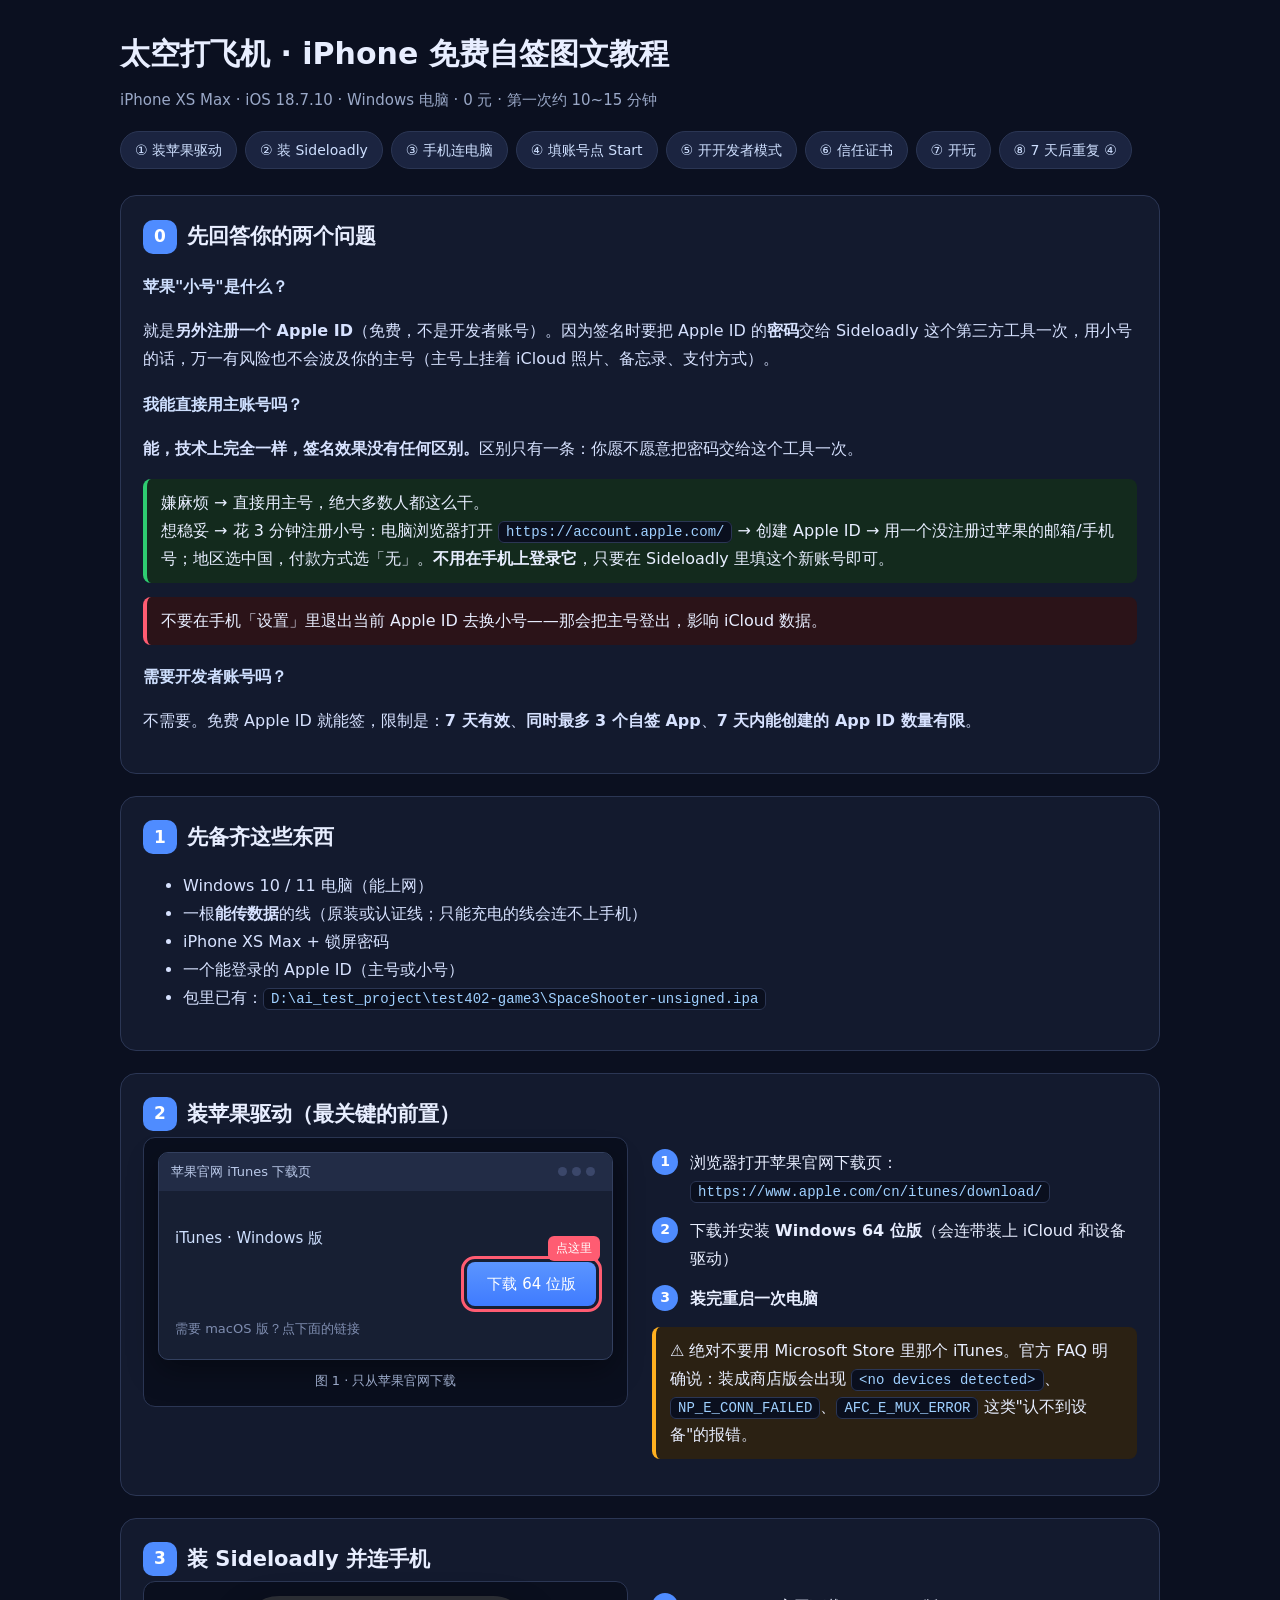
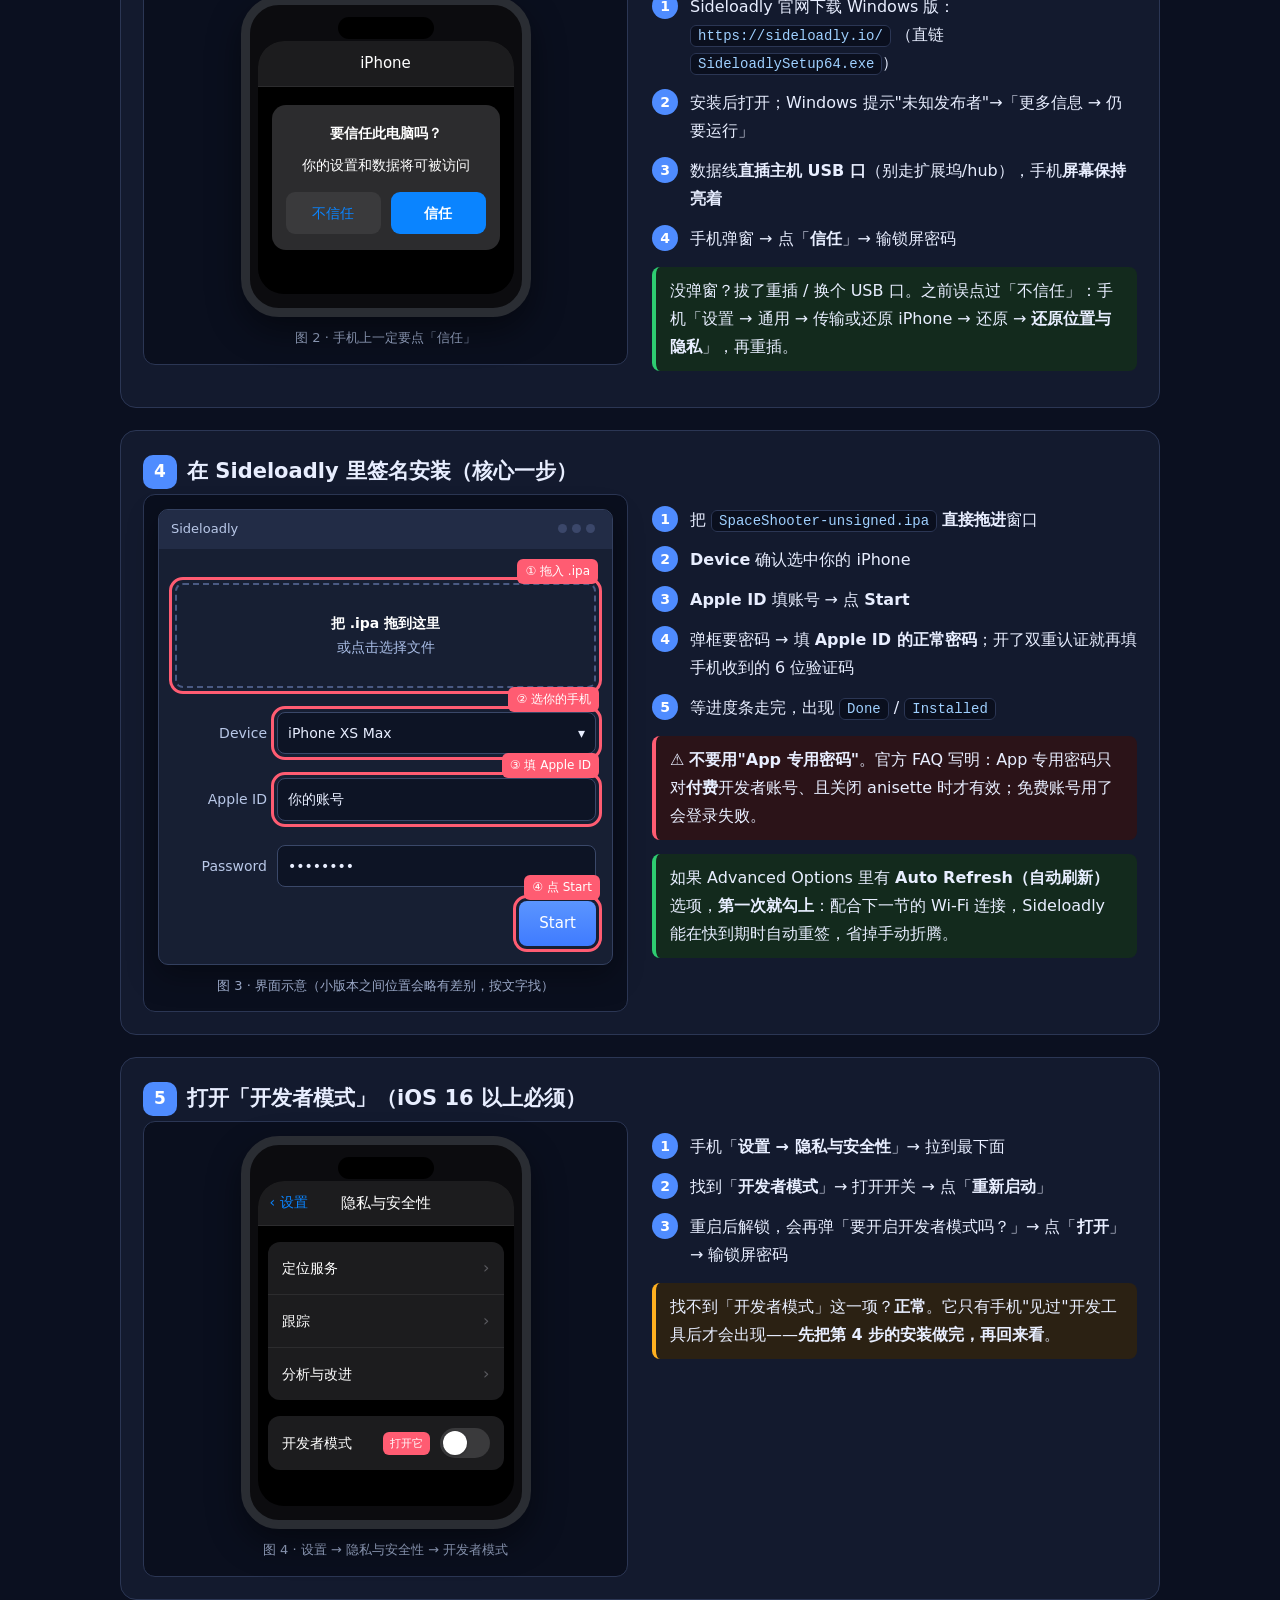
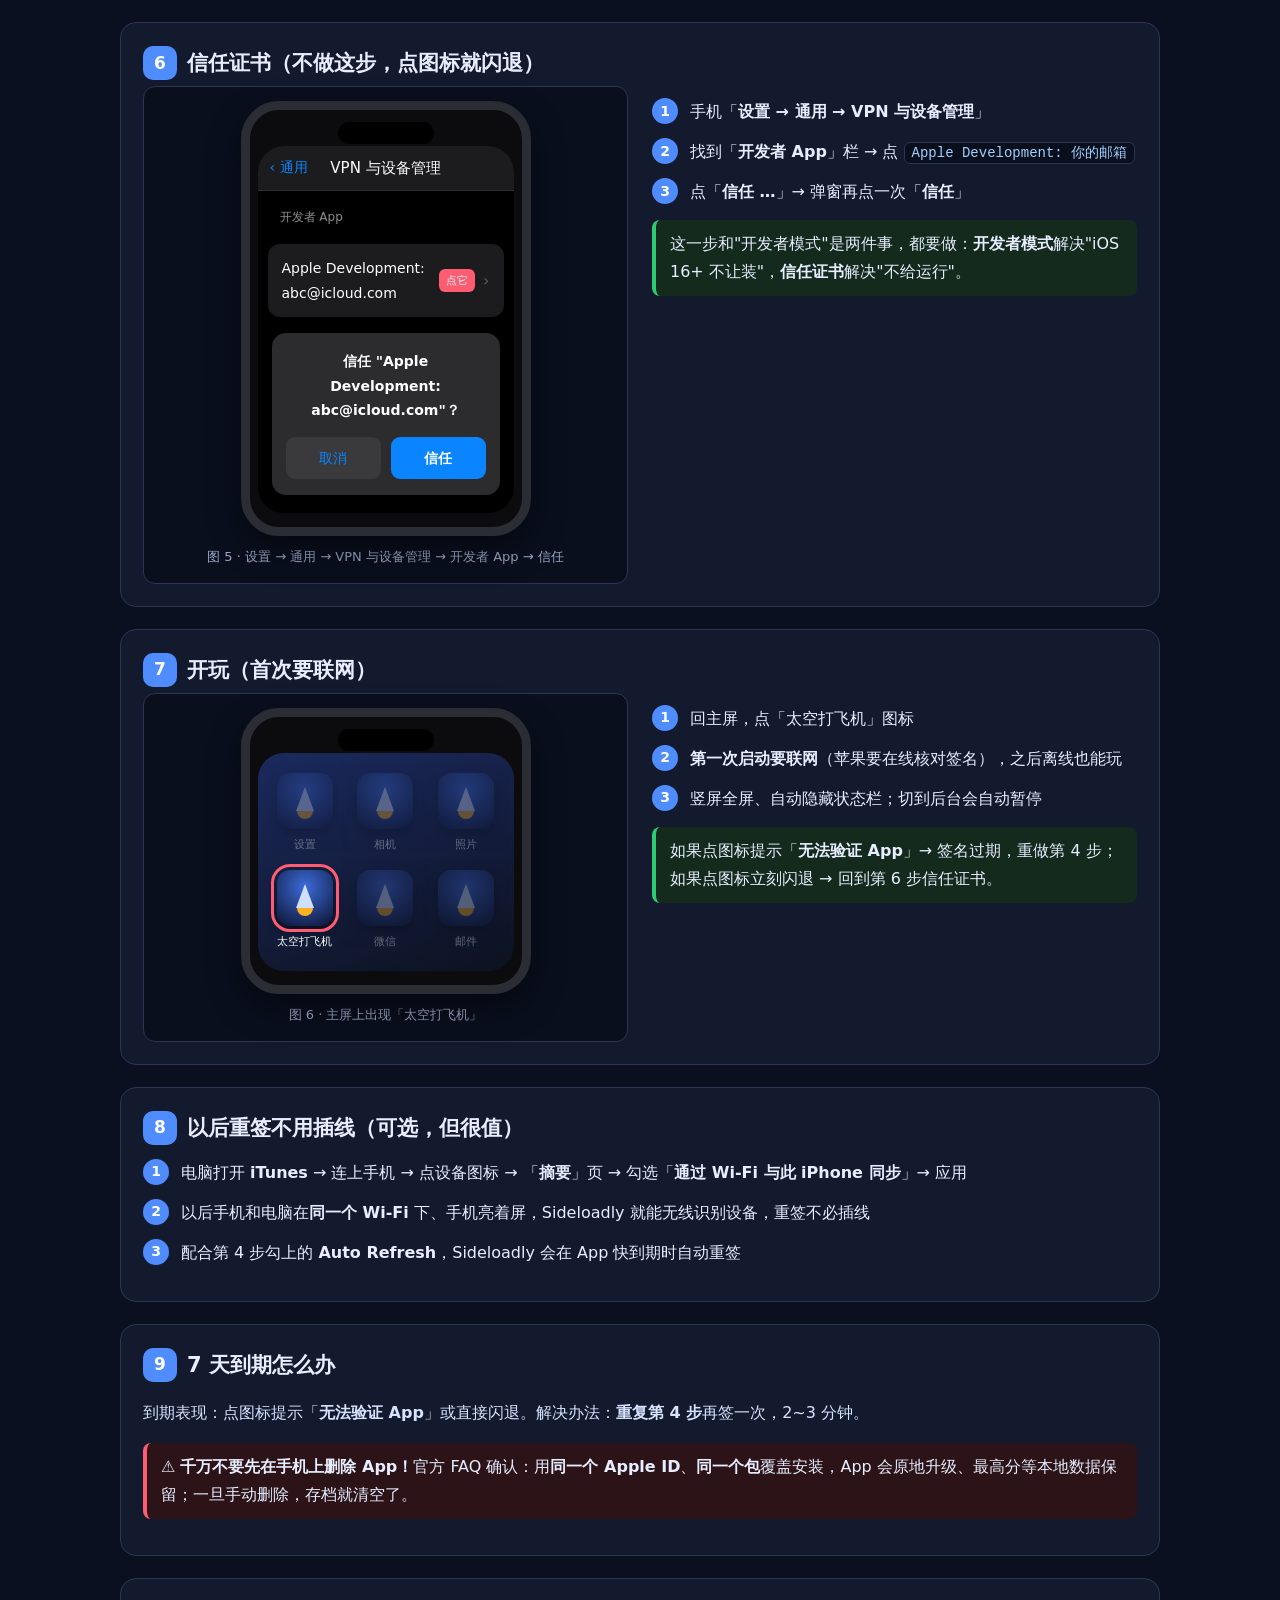
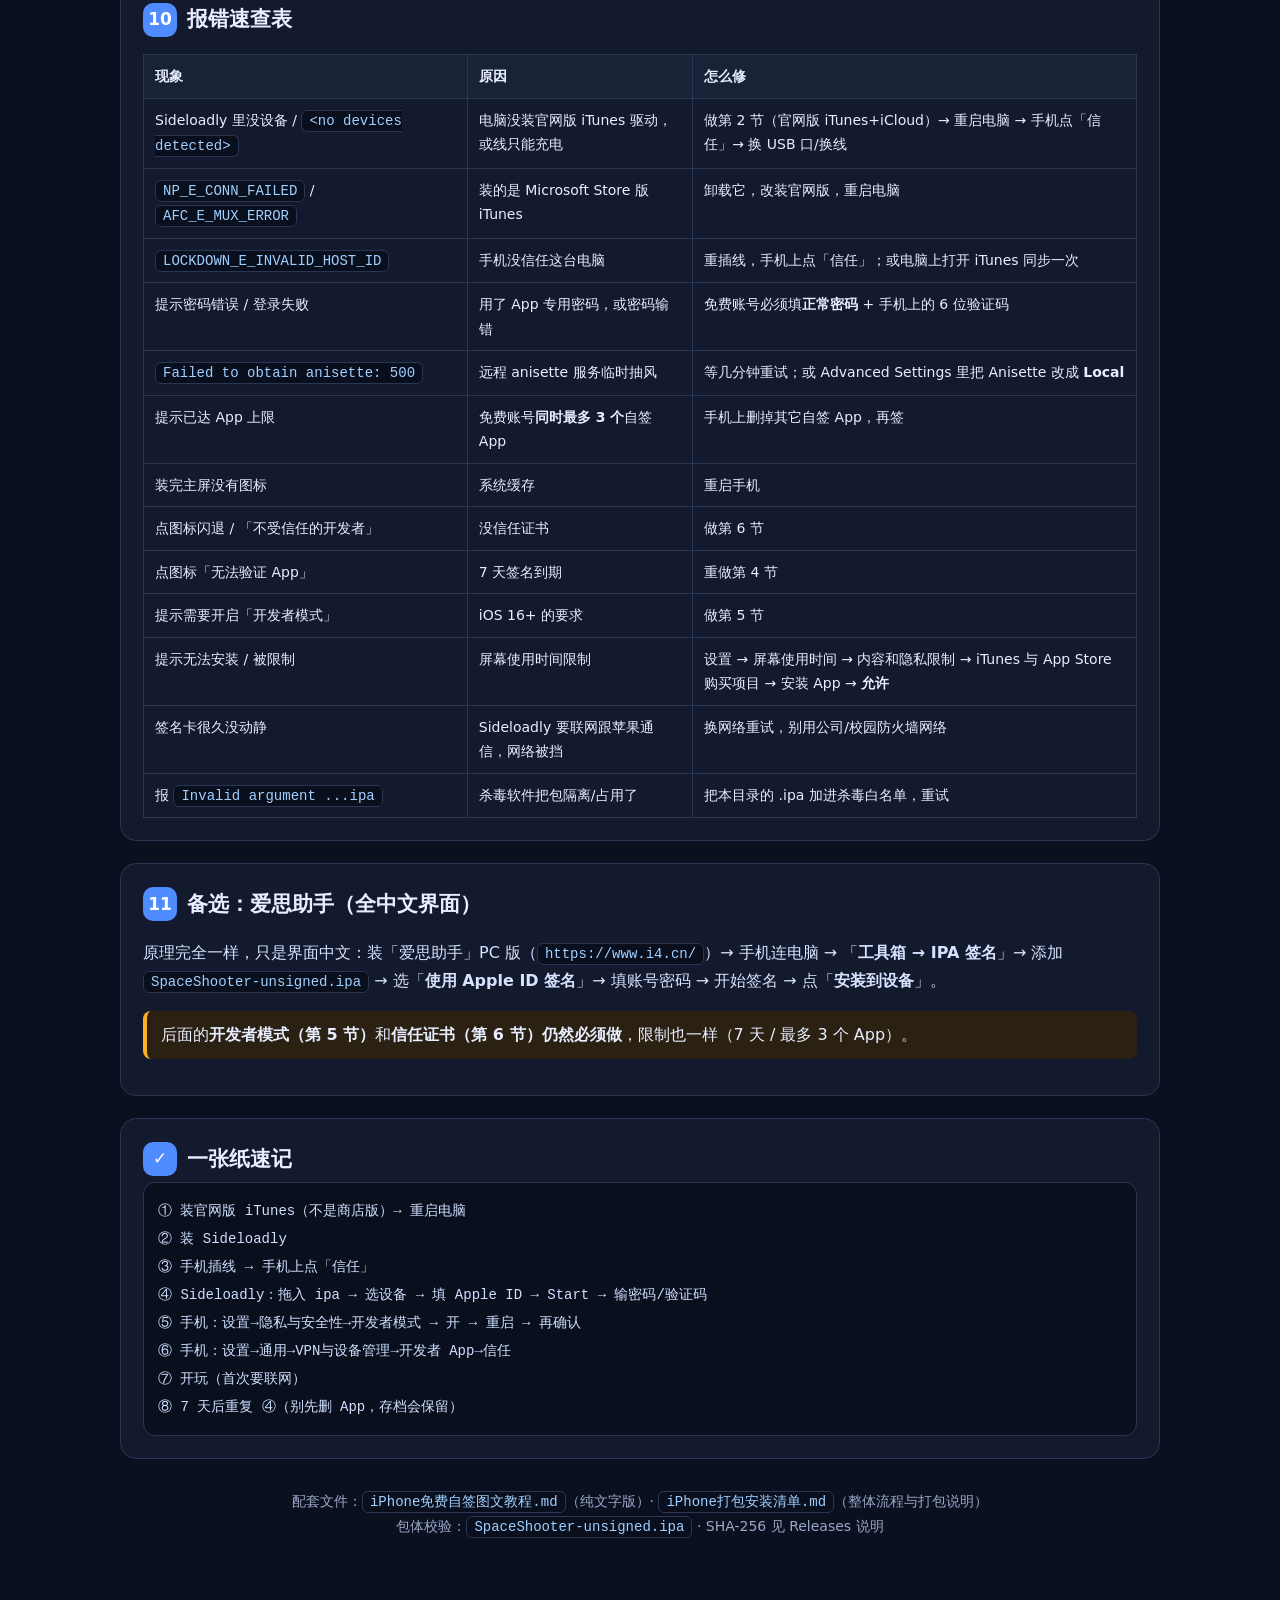
==== iPhone自签图文教程.html @ 099c53e7 "docs: 新增 iPhone 免费自签图文教程（Markdown + 带界面示意图的 HTML）；修正免费账号不能用 App 专用密码的说明" ====
<!doctype html>
<html lang="zh-CN">
<head>
<meta charset="utf-8">
<meta name="viewport" content="width=device-width, initial-scale=1">
<title>太空打飞机 · iPhone 免费自签图文教程</title>
<style>
:root{
  --bg:#0b1020; --card:#131a2e; --card2:#1b2440; --line:#2b3654;
  --fg:#e8eeff; --dim:#9aa8c7; --accent:#4f8cff; --ok:#2ecc71; --warn:#ffb020; --bad:#ff5c72;
}
*{box-sizing:border-box}
body{margin:0;background:var(--bg);color:var(--fg);
  font:16px/1.75 -apple-system,"PingFang SC","Microsoft YaHei",system-ui,sans-serif}
.wrap{max-width:1080px;margin:0 auto;padding:28px 20px 80px}
header h1{font-size:30px;margin:0 0 6px}
header .sub{color:var(--dim);margin:0 0 16px;font-size:15px}
.flow{display:flex;flex-wrap:wrap;gap:8px;margin:18px 0 26px}
.flow span{background:var(--card2);border:1px solid var(--line);border-radius:999px;
  padding:6px 14px;font-size:14px;color:#cfe0ff}
.card{background:var(--card);border:1px solid var(--line);border-radius:16px;
  padding:22px;margin:0 0 22px}
.card h2{font-size:21px;margin:0 0 4px;display:flex;align-items:center;gap:10px}
.card h2 .no{background:var(--accent);color:#fff;border-radius:10px;width:34px;height:34px;
  display:inline-flex;align-items:center;justify-content:center;font-size:17px;flex:0 0 auto}
.card h3{font-size:16px;margin:18px 0 6px;color:#cfe0ff}
.card p,.card li{color:#d7e2ff}
.tip{background:#132a1d;border-left:4px solid var(--ok);padding:10px 14px;border-radius:8px;margin:14px 0}
.warnbox{background:#2b2113;border-left:4px solid var(--warn);padding:10px 14px;border-radius:8px;margin:14px 0}
.badbox{background:#2b1318;border-left:4px solid var(--bad);padding:10px 14px;border-radius:8px;margin:14px 0}
.two{display:grid;grid-template-columns:minmax(300px,1fr) minmax(300px,1fr);gap:24px;align-items:start}
@media(max-width:860px){.two{grid-template-columns:1fr}}
code{background:#0a0f1e;border:1px solid var(--line);border-radius:6px;padding:2px 7px;
  font-family:Consolas,Monaco,monospace;font-size:14px;color:#9fd0ff}
.step{display:flex;gap:12px;margin:12px 0}
.step .n{flex:0 0 26px;height:26px;border-radius:50%;background:var(--accent);color:#fff;
  display:flex;align-items:center;justify-content:center;font-size:14px;font-weight:700}
.mock{background:#0a0f1e;border:1px solid var(--line);border-radius:12px;padding:14px}
.mock .cap{text-align:center;color:var(--dim);font-size:13px;margin-top:10px}
/* Windows 窗口 */
.win{background:#171f33;border:1px solid #33405f;border-radius:10px;overflow:hidden;
  box-shadow:0 10px 30px rgba(0,0,0,.35)}
.win .bar{background:#222c46;padding:8px 12px;font-size:13px;color:#b9c8e8;display:flex;
  justify-content:space-between;align-items:center}
.win .bar .dots span{display:inline-block;width:9px;height:9px;border-radius:50%;
  background:#3b476a;margin-right:5px}
.win .body{padding:34px 16px 18px}
.dropzone{border:2px dashed #4a5a83;border-radius:10px;padding:26px 14px;text-align:center;
  color:#a9bde6;font-size:14px}
.dropzone b{color:#fff}
.row{display:flex;align-items:center;gap:10px;margin-top:24px;font-size:14px}
.row .lbl{flex:0 0 92px;color:#b9c8e8;text-align:right}
.fake{flex:1;background:#0d1425;border:1px solid #3a4869;border-radius:8px;padding:8px 10px;
  color:#e8eeff}
.fake.sel{display:flex;justify-content:space-between}
.btn{background:#2a3550;border:none;border-radius:8px;padding:9px 20px;color:#fff;font-size:15px}
.btn.primary{background:linear-gradient(180deg,#5b95ff,#3f7bff)}
.right{display:flex;justify-content:flex-end;margin-top:14px}
.mark{outline:3px solid #ff5c72;outline-offset:3px;border-radius:8px;position:relative}
.mark::after{content:attr(data-tag);position:absolute;right:-4px;top:-26px;z-index:3;background:#ff5c72;color:#fff;
  font-size:12px;padding:2px 8px;border-radius:6px;white-space:nowrap}
</style>
</head>
<body><style>
/* iPhone 模拟 */
.phone{width:290px;margin:0 auto;background:#0c0c0f;border:9px solid #2a2d33;border-radius:38px;
  padding:10px 8px 14px;position:relative;box-shadow:0 14px 34px rgba(0,0,0,.45)}
.phone::before{content:"";position:absolute;top:12px;left:50%;transform:translateX(-50%);
  width:96px;height:22px;background:#000;border-radius:14px}
.screen{background:#000;border-radius:26px;overflow:hidden;margin-top:26px}
.navbar{background:#1c1c1e;color:#fff;text-align:center;font-size:15px;padding:9px 0;
  border-bottom:1px solid #2c2c2e;position:relative}
.navbar .back{position:absolute;left:12px;color:#0a84ff;font-size:14px}
.group{background:#1c1c1e;margin:16px 10px;border-radius:12px;overflow:hidden}
.gtitle{color:#8e8e93;font-size:12px;margin:16px 22px 6px}
.irow{display:flex;align-items:center;justify-content:space-between;padding:12px 14px;
  color:#fff;font-size:14px;border-bottom:1px solid #2c2c2e}
.irow:last-child{border-bottom:none}
.irow .chev{color:#5b5b60;font-size:16px}
.sw{width:50px;height:30px;border-radius:15px;background:#34c759;position:relative;flex:0 0 auto}
.sw::after{content:"";position:absolute;top:3px;right:3px;width:24px;height:24px;border-radius:50%;
  background:#fff;box-shadow:0 1px 3px rgba(0,0,0,.3)}
.sw.off{background:#3a3a3c}
.sw.off::after{right:auto;left:3px}
.alert{background:#2c2c2e;border-radius:14px;margin:18px 14px;padding:16px 14px;text-align:center;
  color:#fff;font-size:14px;box-shadow:0 12px 30px rgba(0,0,0,.4)}
.alert .title{font-weight:600;margin-bottom:8px}
.alert .btns{display:flex;gap:10px;margin-top:14px}
.alert .btns div{flex:1;background:#3a3a3c;border-radius:9px;padding:9px 0;font-size:14px;color:#0a84ff}
.alert .btns div.hi{background:#0a84ff;color:#fff;font-weight:600}
.pass{width:100%;background:#1c1c1e;border:1px solid #3a3a3c;border-radius:8px;padding:10px;
  color:#fff;letter-spacing:4px;text-align:center;font-family:monospace}
.home{background:linear-gradient(160deg,#1b2a5e,#0d1220);padding:20px 12px;display:grid;
  grid-template-columns:repeat(4,1fr);gap:16px 10px}
.appicon{text-align:center;color:#fff;font-size:11px}
.appicon .ic{width:56px;height:56px;margin:0 auto 6px;border-radius:13px;
  background:radial-gradient(circle at 50% 30%,#3d6bd8,#0b1230);position:relative;overflow:hidden;
  box-shadow:0 4px 10px rgba(0,0,0,.5)}
.appicon .ic::after{content:"";position:absolute;left:50%;top:14px;transform:translateX(-50%);
  width:0;height:0;border-left:9px solid transparent;border-right:9px solid transparent;
  border-bottom:24px solid #cfe0ff}
.appicon .ic::before{content:"";position:absolute;left:50%;bottom:10px;transform:translateX(-50%);
  width:16px;height:8px;background:#ffb020;border-radius:0 0 8px 8px}
.appicon.dim{opacity:.35}
.tbl{width:100%;border-collapse:collapse;margin-top:12px;font-size:14px}
.tbl th,.tbl td{border:1px solid var(--line);padding:9px 11px;text-align:left;vertical-align:top}
.tbl th{background:#182338}
.tablewrap{overflow-x:auto}
.pill{background:#ff5c72;color:#fff;font-size:11px;border-radius:6px;padding:2px 7px;white-space:nowrap}
.foot{color:var(--dim);font-size:14px;text-align:center;margin-top:30px}
@media print{
  body{background:#fff;color:#000}
  .card,.mock,.phone{box-shadow:none}
  .two{grid-template-columns:1fr}
}
</style><div class="wrap">

<header>
  <h1>太空打飞机 · iPhone 免费自签图文教程</h1>
  <p class="sub">iPhone XS Max · iOS 18.7.10 · Windows 电脑 · 0 元 · 第一次约 10~15 分钟</p>
  <div class="flow">
    <span>① 装苹果驱动</span><span>② 装 Sideloadly</span><span>③ 手机连电脑</span>
    <span>④ 填账号点 Start</span><span>⑤ 开开发者模式</span><span>⑥ 信任证书</span>
    <span>⑦ 开玩</span><span>⑧ 7 天后重复 ④</span>
  </div>
</header>

<section class="card">
  <h2><span class="no">0</span>先回答你的两个问题</h2>
  <h3>苹果"小号"是什么？</h3>
  <p>就是<b>另外注册一个 Apple ID</b>（免费，不是开发者账号）。因为签名时要把 Apple ID 的<b>密码</b>交给 Sideloadly 这个第三方工具一次，用小号的话，万一有风险也不会波及你的主号（主号上挂着 iCloud 照片、备忘录、支付方式）。</p>
  <h3>我能直接用主账号吗？</h3>
  <p><b>能，技术上完全一样，签名效果没有任何区别。</b>区别只有一条：你愿不愿意把密码交给这个工具一次。</p>
  <div class="tip">嫌麻烦 → 直接用主号，绝大多数人都这么干。<br>
  想稳妥 → 花 3 分钟注册小号：电脑浏览器打开 <code>https://account.apple.com/</code> → 创建 Apple ID → 用一个没注册过苹果的邮箱/手机号；地区选中国，付款方式选「无」。<b>不用在手机上登录它</b>，只要在 Sideloadly 里填这个新账号即可。</div>
  <div class="badbox">不要在手机「设置」里退出当前 Apple ID 去换小号——那会把主号登出，影响 iCloud 数据。</div>
  <h3>需要开发者账号吗？</h3>
  <p>不需要。免费 Apple ID 就能签，限制是：<b>7 天有效</b>、<b>同时最多 3 个自签 App</b>、<b>7 天内能创建的 App ID 数量有限</b>。</p>
</section>

<section class="card">
  <h2><span class="no">1</span>先备齐这些东西</h2>
  <ul>
    <li>Windows 10 / 11 电脑（能上网）</li>
    <li>一根<b>能传数据</b>的线（原装或认证线；只能充电的线会连不上手机）</li>
    <li>iPhone XS Max + 锁屏密码</li>
    <li>一个能登录的 Apple ID（主号或小号）</li>
    <li>包里已有：<code>D:\ai_test_project\test402-game3\SpaceShooter-unsigned.ipa</code></li>
  </ul>
</section><section class="card">
  <h2><span class="no">2</span>装苹果驱动（最关键的前置）</h2>
  <div class="two">
    <div class="mock">
      <div class="win">
        <div class="bar"><span>苹果官网 iTunes 下载页</span><span class="dots"><span></span><span></span><span></span></span></div>
        <div class="body">
          <div style="font-size:15px;color:#cfe0ff;margin-bottom:10px">iTunes · Windows 版</div>
          <div class="right" style="margin:0">
            <span class="btn primary mark" data-tag="点这里">下载 64 位版</span>
          </div>
          <div style="color:#7f8db0;font-size:13px;margin-top:12px">需要 macOS 版？点下面的链接</div>
        </div>
      </div>
      <div class="cap">图 1 · 只从苹果官网下载</div>
    </div>
    <div>
      <div class="step"><span class="n">1</span><div>浏览器打开苹果官网下载页：<br><code>https://www.apple.com/cn/itunes/download/</code></div></div>
      <div class="step"><span class="n">2</span><div>下载并安装 <b>Windows 64 位版</b>（会连带装上 iCloud 和设备驱动）</div></div>
      <div class="step"><span class="n">3</span><div><b>装完重启一次电脑</b></div></div>
      <div class="warnbox">⚠️ 绝对不要用 Microsoft Store 里那个 iTunes。官方 FAQ 明确说：装成商店版会出现 <code>&lt;no devices detected&gt;</code>、<code>NP_E_CONN_FAILED</code>、<code>AFC_E_MUX_ERROR</code> 这类"认不到设备"的报错。</div>
    </div>
  </div>
</section>

<section class="card">
  <h2><span class="no">3</span>装 Sideloadly 并连手机</h2>
  <div class="two">
    <div class="mock">
      <div class="phone">
        <div class="screen">
          <div class="navbar">iPhone</div>
          <div class="alert">
            <div class="title">要信任此电脑吗？</div>
            <div>你的设置和数据将可被访问</div>
            <div class="btns"><div>不信任</div><div class="hi">信任</div></div>
          </div>
          <div style="height:26px"></div>
        </div>
      </div>
      <div class="cap">图 2 · 手机上一定要点「信任」</div>
    </div>
    <div>
      <div class="step"><span class="n">1</span><div>Sideloadly 官网下载 Windows 版：<br><code>https://sideloadly.io/</code> （直链 <code>SideloadlySetup64.exe</code>）</div></div>
      <div class="step"><span class="n">2</span><div>安装后打开；Windows 提示"未知发布者"→「更多信息 → 仍要运行」</div></div>
      <div class="step"><span class="n">3</span><div>数据线<b>直插主机 USB 口</b>（别走扩展坞/hub），手机<b>屏幕保持亮着</b></div></div>
      <div class="step"><span class="n">4</span><div>手机弹窗 → 点「<b>信任</b>」→ 输锁屏密码</div></div>
      <div class="tip">没弹窗？拔了重插 / 换个 USB 口。之前误点过「不信任」：手机「设置 → 通用 → 传输或还原 iPhone → 还原 → <b>还原位置与隐私</b>」，再重插。</div>
    </div>
  </div>
</section><section class="card">
  <h2><span class="no">4</span>在 Sideloadly 里签名安装（核心一步）</h2>
  <div class="two">
    <div class="mock">
      <div class="win">
        <div class="bar"><span>Sideloadly</span><span class="dots"><span></span><span></span><span></span></span></div>
        <div class="body">
          <div class="dropzone mark" data-tag="① 拖入 .ipa"><b>把 .ipa 拖到这里</b><br>或点击选择文件</div>
          <div class="row"><span class="lbl">Device</span><span class="fake sel mark" data-tag="② 选你的手机"><span>iPhone XS Max</span><span>▾</span></span></div>
          <div class="row"><span class="lbl">Apple ID</span><span class="fake mark" data-tag="③ 填 Apple ID">你的账号</span></div>
          <div class="row"><span class="lbl">Password</span><span class="fake">••••••••</span></div>
          <div class="right"><span class="btn primary mark" data-tag="④ 点 Start">Start</span></div>
        </div>
      </div>
      <div class="cap">图 3 · 界面示意（小版本之间位置会略有差别，按文字找）</div>
    </div>
    <div>
      <div class="step"><span class="n">1</span><div>把 <code>SpaceShooter-unsigned.ipa</code> <b>直接拖进</b>窗口</div></div>
      <div class="step"><span class="n">2</span><div><b>Device</b> 确认选中你的 iPhone</div></div>
      <div class="step"><span class="n">3</span><div><b>Apple ID</b> 填账号 → 点 <b>Start</b></div></div>
      <div class="step"><span class="n">4</span><div>弹框要密码 → 填 <b>Apple ID 的正常密码</b>；开了双重认证就再填手机收到的 6 位验证码</div></div>
      <div class="step"><span class="n">5</span><div>等进度条走完，出现 <code>Done</code> / <code>Installed</code></div></div>
      <div class="badbox">⚠️ <b>不要用"App 专用密码"</b>。官方 FAQ 写明：App 专用密码只对<b>付费</b>开发者账号、且关闭 anisette 时才有效；免费账号用了会登录失败。</div>
      <div class="tip">如果 Advanced Options 里有 <b>Auto Refresh（自动刷新）</b> 选项，<b>第一次就勾上</b>：配合下一节的 Wi-Fi 连接，Sideloadly 能在快到期时自动重签，省掉手动折腾。</div>
    </div>
  </div>
</section>

<section class="card">
  <h2><span class="no">5</span>打开「开发者模式」（iOS 16 以上必须）</h2>
  <div class="two">
    <div class="mock">
      <div class="phone">
        <div class="screen">
          <div class="navbar"><span class="back">‹ 设置</span>隐私与安全性</div>
          <div class="group">
            <div class="irow"><span>定位服务</span><span class="chev">›</span></div>
            <div class="irow"><span>跟踪</span><span class="chev">›</span></div>
            <div class="irow"><span>分析与改进</span><span class="chev">›</span></div>
          </div>
          <div class="group">
            <div class="irow"><span>开发者模式</span><span style="display:flex;align-items:center;gap:10px"><span class="pill">打开它</span><span class="sw off"></span></span></div>
          </div>
          <div style="height:20px"></div>
        </div>
      </div>
      <div class="cap">图 4 · 设置 → 隐私与安全性 → 开发者模式</div>
    </div>
    <div>
      <div class="step"><span class="n">1</span><div>手机「<b>设置 → 隐私与安全性</b>」→ 拉到最下面</div></div>
      <div class="step"><span class="n">2</span><div>找到「<b>开发者模式</b>」→ 打开开关 → 点「<b>重新启动</b>」</div></div>
      <div class="step"><span class="n">3</span><div>重启后解锁，会再弹「要开启开发者模式吗？」→ 点「<b>打开</b>」→ 输锁屏密码</div></div>
      <div class="warnbox">找不到「开发者模式」这一项？<b>正常</b>。它只有手机"见过"开发工具后才会出现——<b>先把第 4 步的安装做完，再回来看</b>。</div>
    </div>
  </div>
</section><section class="card">
  <h2><span class="no">6</span>信任证书（不做这步，点图标就闪退）</h2>
  <div class="two">
    <div class="mock">
      <div class="phone">
        <div class="screen">
          <div class="navbar"><span class="back">‹ 通用</span>VPN 与设备管理</div>
          <div class="gtitle">开发者 App</div>
          <div class="group">
            <div class="irow"><span>Apple Development: abc@icloud.com</span><span style="display:flex;align-items:center;gap:8px"><span class="pill">点它</span><span class="chev">›</span></span></div>
          </div>
          <div class="alert" style="margin-top:4px">
            <div class="title">信任 "Apple Development: abc@icloud.com"？</div>
            <div class="btns"><div>取消</div><div class="hi">信任</div></div>
          </div>
        </div>
      </div>
      <div class="cap">图 5 · 设置 → 通用 → VPN 与设备管理 → 开发者 App → 信任</div>
    </div>
    <div>
      <div class="step"><span class="n">1</span><div>手机「<b>设置 → 通用 → VPN 与设备管理</b>」</div></div>
      <div class="step"><span class="n">2</span><div>找到「<b>开发者 App</b>」栏 → 点 <code>Apple Development: 你的邮箱</code></div></div>
      <div class="step"><span class="n">3</span><div>点「<b>信任 …</b>」→ 弹窗再点一次「<b>信任</b>」</div></div>
      <div class="tip">这一步和"开发者模式"是两件事，都要做：<b>开发者模式</b>解决"iOS 16+ 不让装"，<b>信任证书</b>解决"不给运行"。</div>
    </div>
  </div>
</section>

<section class="card">
  <h2><span class="no">7</span>开玩（首次要联网）</h2>
  <div class="two">
    <div class="mock">
      <div class="phone">
        <div class="screen">
          <div class="home" style="grid-template-columns:repeat(3,1fr)">
            <div class="appicon dim"><div class="ic"></div>设置</div>
            <div class="appicon dim"><div class="ic"></div>相机</div>
            <div class="appicon dim"><div class="ic"></div>照片</div>
            <div class="appicon"><div class="ic" style="outline:3px solid #ff5c72;outline-offset:3px"></div>太空打飞机</div>
            <div class="appicon dim"><div class="ic"></div>微信</div>
            <div class="appicon dim"><div class="ic"></div>邮件</div>
          </div>
        </div>
      </div>
      <div class="cap">图 6 · 主屏上出现「太空打飞机」</div>
    </div>
    <div>
      <div class="step"><span class="n">1</span><div>回主屏，点「太空打飞机」图标</div></div>
      <div class="step"><span class="n">2</span><div><b>第一次启动要联网</b>（苹果要在线核对签名），之后离线也能玩</div></div>
      <div class="step"><span class="n">3</span><div>竖屏全屏、自动隐藏状态栏；切到后台会自动暂停</div></div>
      <div class="tip">如果点图标提示「<b>无法验证 App</b>」→ 签名过期，重做第 4 步；<br>如果点图标立刻闪退 → 回到第 6 步信任证书。</div>
    </div>
  </div>
</section><section class="card">
  <h2><span class="no">8</span>以后重签不用插线（可选，但很值）</h2>
  <div class="step"><span class="n">1</span><div>电脑打开 <b>iTunes</b> → 连上手机 → 点设备图标 → 「<b>摘要</b>」页 → 勾选「<b>通过 Wi-Fi 与此 iPhone 同步</b>」→ 应用</div></div>
  <div class="step"><span class="n">2</span><div>以后手机和电脑在<b>同一个 Wi-Fi</b> 下、手机亮着屏，Sideloadly 就能无线识别设备，重签不必插线</div></div>
  <div class="step"><span class="n">3</span><div>配合第 4 步勾上的 <b>Auto Refresh</b>，Sideloadly 会在 App 快到期时自动重签</div></div>
</section>

<section class="card">
  <h2><span class="no">9</span>7 天到期怎么办</h2>
  <p>到期表现：点图标提示「<b>无法验证 App</b>」或直接闪退。解决办法：<b>重复第 4 步</b>再签一次，2~3 分钟。</p>
  <div class="badbox">⚠️ <b>千万不要先在手机上删除 App！</b>官方 FAQ 确认：用<b>同一个 Apple ID</b>、<b>同一个包</b>覆盖安装，App 会原地升级、最高分等本地数据保留；一旦手动删除，存档就清空了。</div>
</section>

<section class="card">
  <h2><span class="no">10</span>报错速查表</h2>
  <div class="tablewrap">
  <table class="tbl">
    <tr><th>现象</th><th>原因</th><th>怎么修</th></tr>
    <tr><td>Sideloadly 里没设备 / <code>&lt;no devices detected&gt;</code></td><td>电脑没装官网版 iTunes 驱动，或线只能充电</td><td>做第 2 节（官网版 iTunes+iCloud）→ 重启电脑 → 手机点「信任」→ 换 USB 口/换线</td></tr>
    <tr><td><code>NP_E_CONN_FAILED</code> / <code>AFC_E_MUX_ERROR</code></td><td>装的是 Microsoft Store 版 iTunes</td><td>卸载它，改装官网版，重启电脑</td></tr>
    <tr><td><code>LOCKDOWN_E_INVALID_HOST_ID</code></td><td>手机没信任这台电脑</td><td>重插线，手机上点「信任」；或电脑上打开 iTunes 同步一次</td></tr>
    <tr><td>提示密码错误 / 登录失败</td><td>用了 App 专用密码，或密码输错</td><td>免费账号必须填<b>正常密码</b> + 手机上的 6 位验证码</td></tr>
    <tr><td><code>Failed to obtain anisette: 500</code></td><td>远程 anisette 服务临时抽风</td><td>等几分钟重试；或 Advanced Settings 里把 Anisette 改成 <b>Local</b></td></tr>
    <tr><td>提示已达 App 上限</td><td>免费账号<b>同时最多 3 个</b>自签 App</td><td>手机上删掉其它自签 App，再签</td></tr>
    <tr><td>装完主屏没有图标</td><td>系统缓存</td><td>重启手机</td></tr>
    <tr><td>点图标闪退 / 「不受信任的开发者」</td><td>没信任证书</td><td>做第 6 节</td></tr>
    <tr><td>点图标「无法验证 App」</td><td>7 天签名到期</td><td>重做第 4 节</td></tr>
    <tr><td>提示需要开启「开发者模式」</td><td>iOS 16+ 的要求</td><td>做第 5 节</td></tr>
    <tr><td>提示无法安装 / 被限制</td><td>屏幕使用时间限制</td><td>设置 → 屏幕使用时间 → 内容和隐私限制 → iTunes 与 App Store 购买项目 → 安装 App → <b>允许</b></td></tr>
    <tr><td>签名卡很久没动静</td><td>Sideloadly 要联网跟苹果通信，网络被挡</td><td>换网络重试，别用公司/校园防火墙网络</td></tr>
    <tr><td>报 <code>Invalid argument ...ipa</code></td><td>杀毒软件把包隔离/占用了</td><td>把本目录的 .ipa 加进杀毒白名单，重试</td></tr>
  </table>
  </div>
</section>

<section class="card">
  <h2><span class="no">11</span>备选：爱思助手（全中文界面）</h2>
  <p>原理完全一样，只是界面中文：装「爱思助手」PC 版（<code>https://www.i4.cn/</code>）→ 手机连电脑 → 「<b>工具箱 → IPA 签名</b>」→ 添加 <code>SpaceShooter-unsigned.ipa</code> → 选「<b>使用 Apple ID 签名</b>」→ 填账号密码 → 开始签名 → 点「<b>安装到设备</b>」。</p>
  <div class="warnbox">后面的<b>开发者模式（第 5 节）</b>和<b>信任证书（第 6 节）仍然必须做</b>，限制也一样（7 天 / 最多 3 个 App）。</div>
</section>

<section class="card">
  <h2><span class="no">✓</span>一张纸速记</h2>
  <div class="mock" style="font-family:Consolas,Monaco,monospace;font-size:14px;line-height:2;color:#cfe0ff">
① 装官网版 iTunes（不是商店版）→ 重启电脑<br>
② 装 Sideloadly<br>
③ 手机插线 → 手机上点「信任」<br>
④ Sideloadly：拖入 ipa → 选设备 → 填 Apple ID → Start → 输密码/验证码<br>
⑤ 手机：设置→隐私与安全性→开发者模式 → 开 → 重启 → 再确认<br>
⑥ 手机：设置→通用→VPN与设备管理→开发者 App→信任<br>
⑦ 开玩（首次要联网）<br>
⑧ 7 天后重复 ④（别先删 App，存档会保留）
  </div>
</section>

<p class="foot">配套文件：<code>iPhone免费自签图文教程.md</code>（纯文字版）· <code>iPhone打包安装清单.md</code>（整体流程与打包说明）<br>
包体校验：<code>SpaceShooter-unsigned.ipa</code> · SHA-256 见 Releases 说明</p>

</div>
</body>
</html>
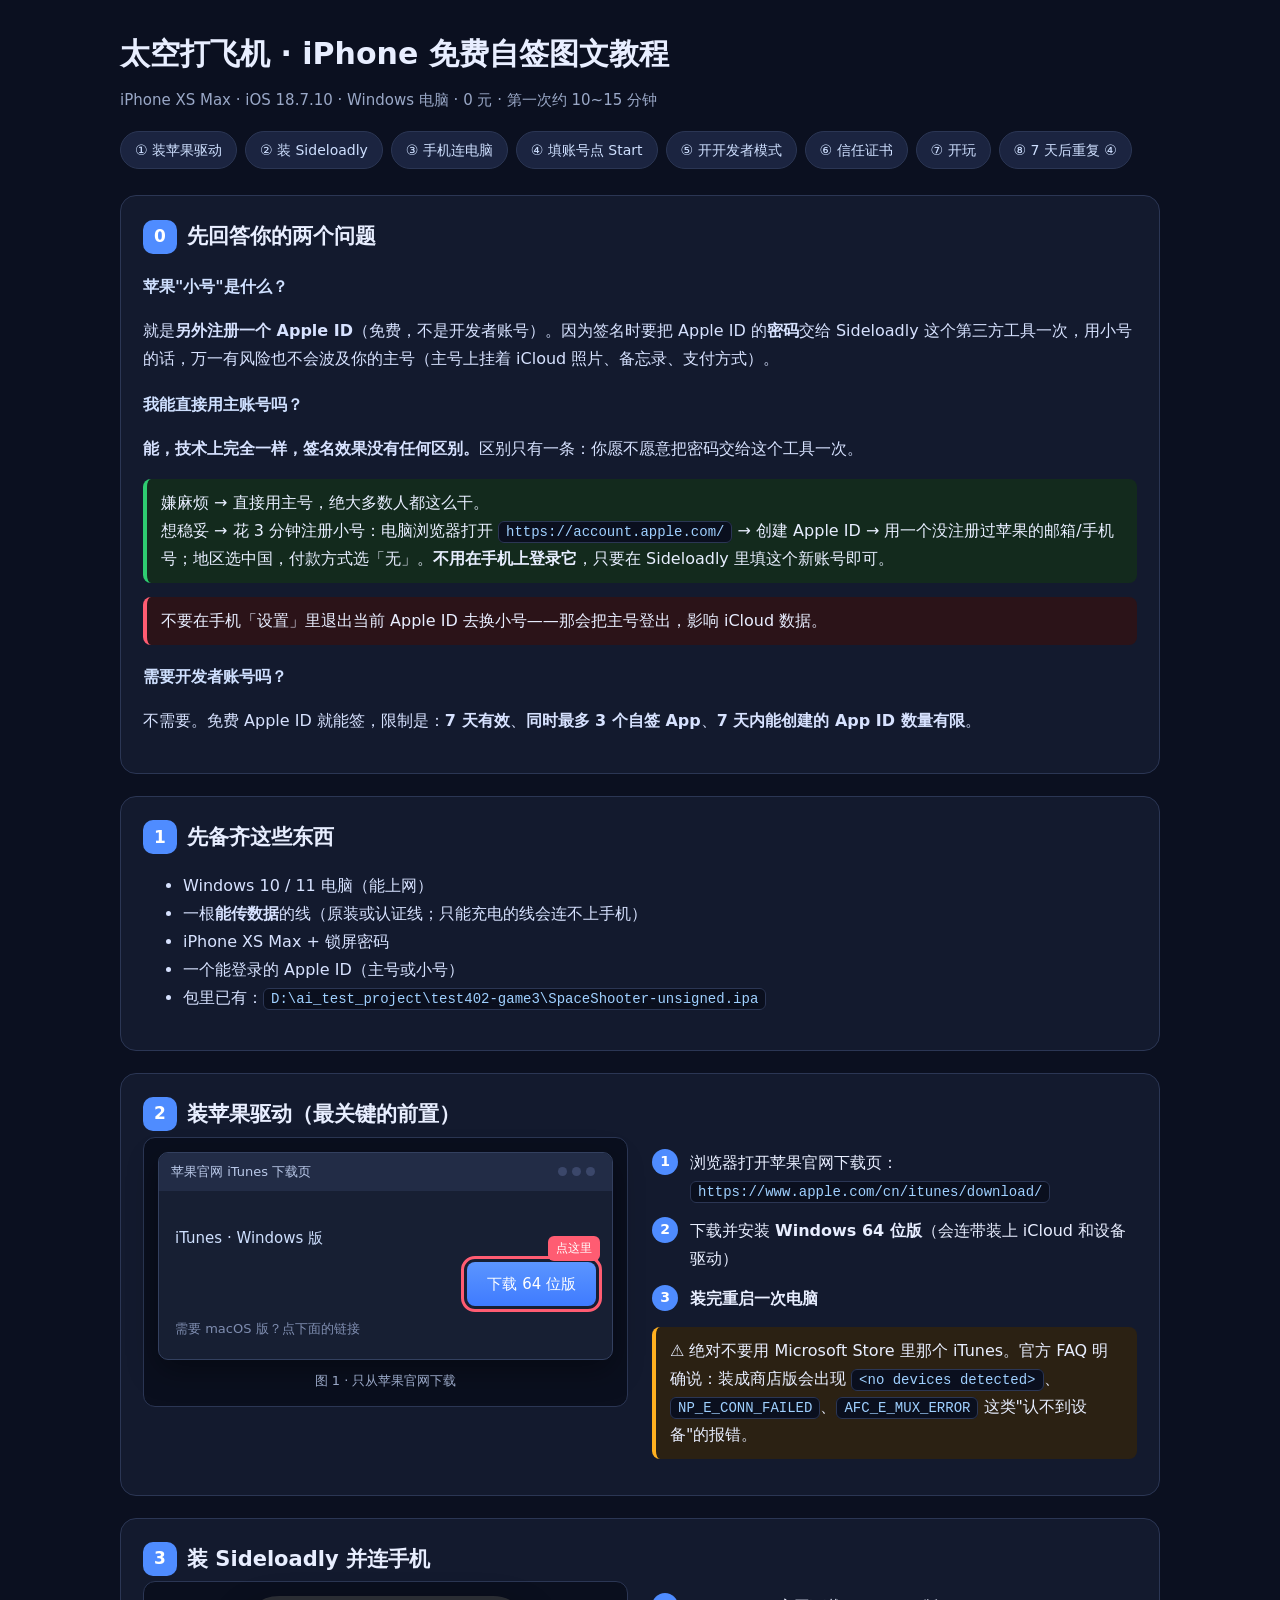
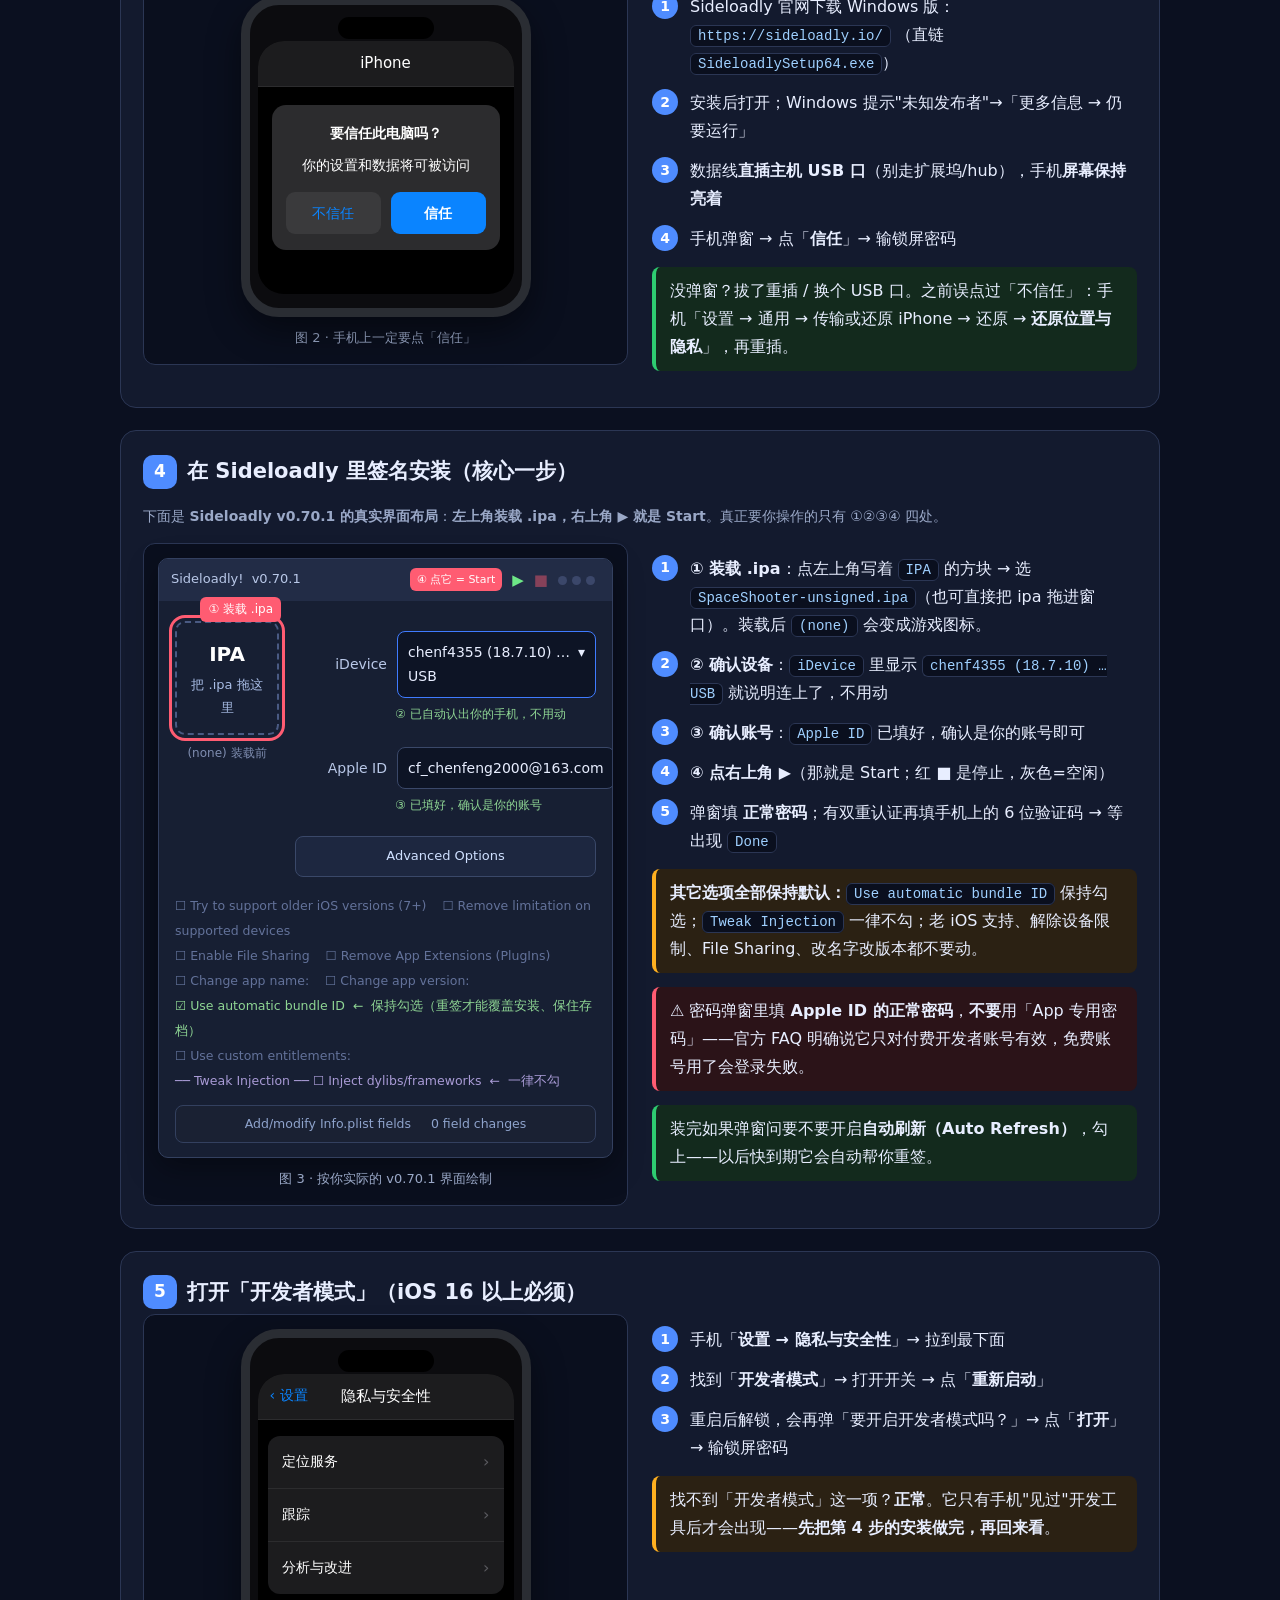
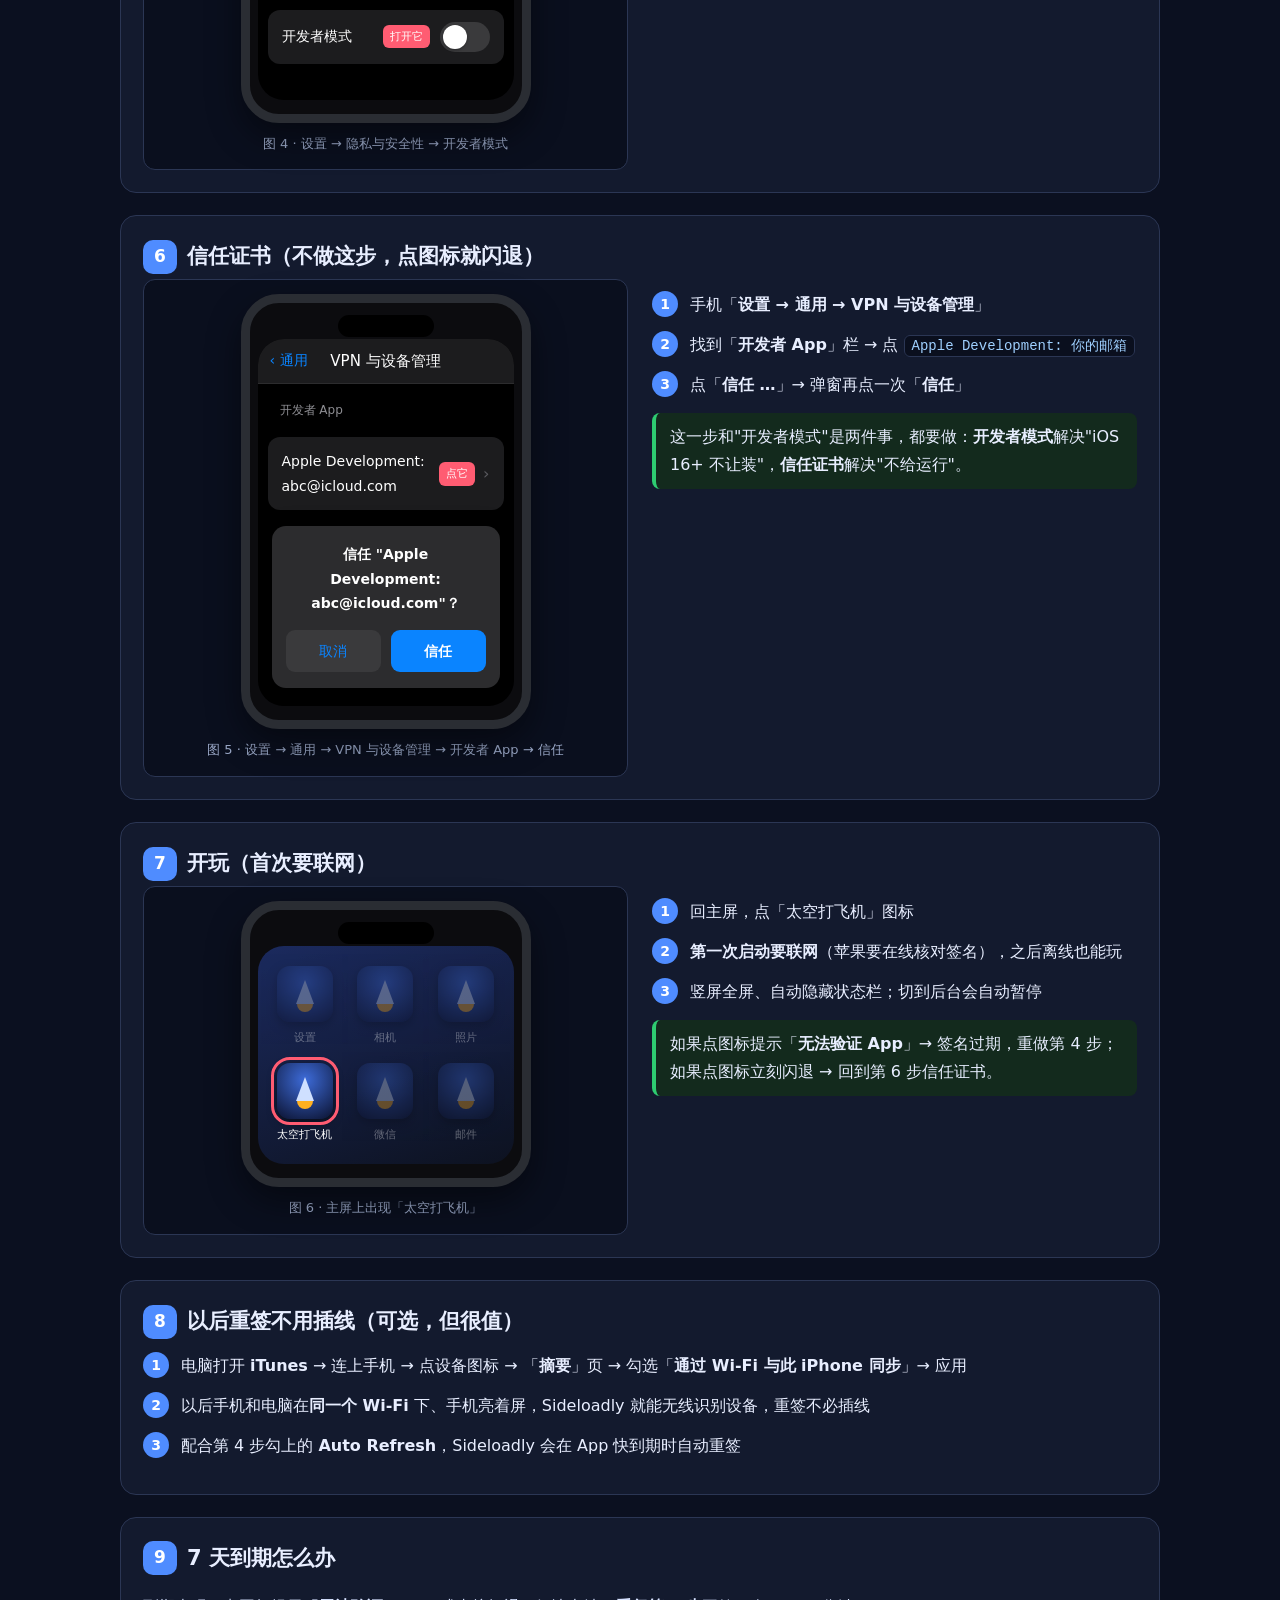
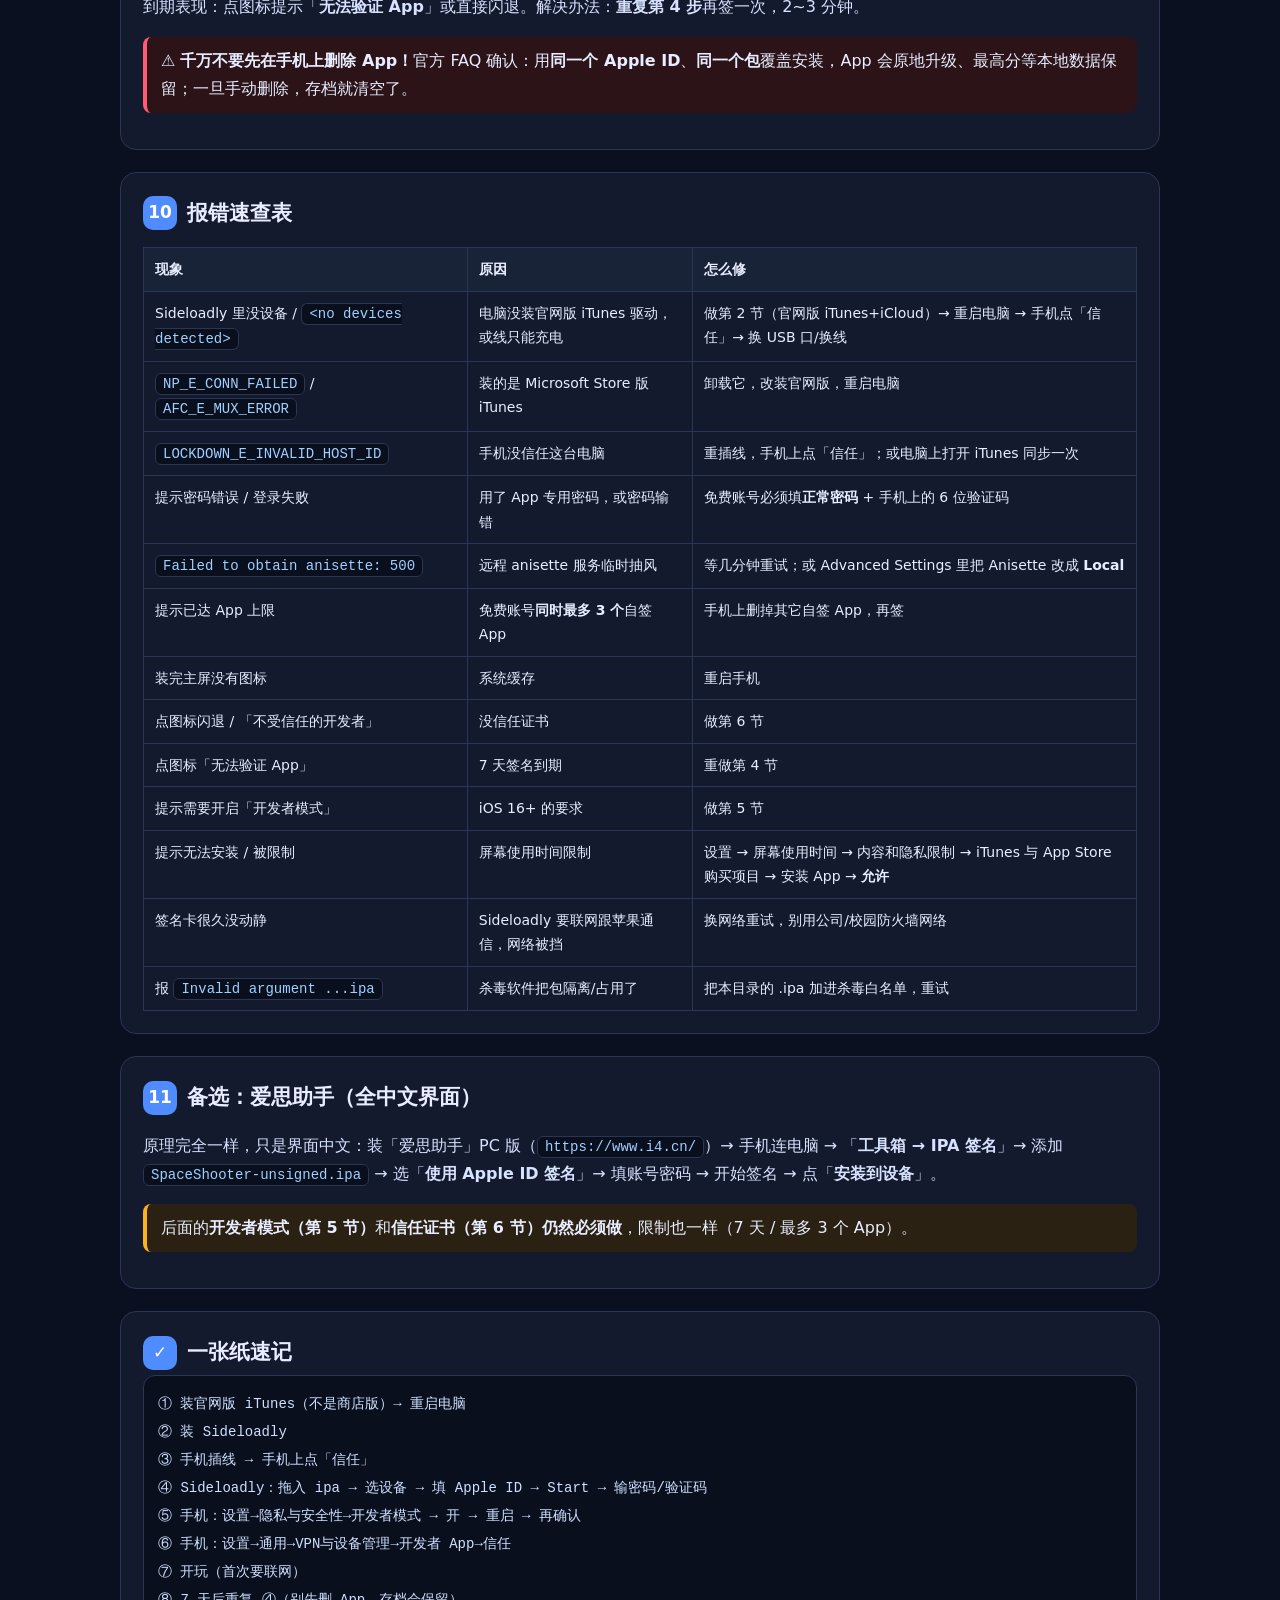
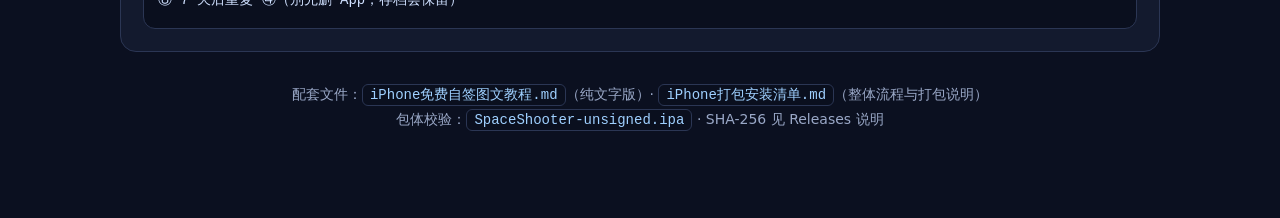
==== commit 57034a74: "docs: 按 Sideloadly v0.70.1 真实界面重画示意图与步骤（左上角装载 ipa、右上角 Start）" ====
--- a/iPhone自签图文教程.html
+++ b/iPhone自签图文教程.html
@@ -199,28 +199,57 @@
   </div>
 </section><section class="card">
   <h2><span class="no">4</span>在 Sideloadly 里签名安装（核心一步）</h2>
+  <p style="color:#9aa8c7;font-size:14px">下面是 <b>Sideloadly v0.70.1 的真实界面布局</b>：<b>左上角装载 .ipa，右上角 ▶ 就是 Start</b>。真正要你操作的只有 ①②③④ 四处。</p>
   <div class="two">
     <div class="mock">
       <div class="win">
-        <div class="bar"><span>Sideloadly</span><span class="dots"><span></span><span></span><span></span></span></div>
-        <div class="body">
-          <div class="dropzone mark" data-tag="① 拖入 .ipa"><b>把 .ipa 拖到这里</b><br>或点击选择文件</div>
-          <div class="row"><span class="lbl">Device</span><span class="fake sel mark" data-tag="② 选你的手机"><span>iPhone XS Max</span><span>▾</span></span></div>
-          <div class="row"><span class="lbl">Apple ID</span><span class="fake mark" data-tag="③ 填 Apple ID">你的账号</span></div>
-          <div class="row"><span class="lbl">Password</span><span class="fake">••••••••</span></div>
-          <div class="right"><span class="btn primary mark" data-tag="④ 点 Start">Start</span></div>
-        </div>
-      </div>
-      <div class="cap">图 3 · 界面示意（小版本之间位置会略有差别，按文字找）</div>
-    </div>
-    <div>
-      <div class="step"><span class="n">1</span><div>把 <code>SpaceShooter-unsigned.ipa</code> <b>直接拖进</b>窗口</div></div>
-      <div class="step"><span class="n">2</span><div><b>Device</b> 确认选中你的 iPhone</div></div>
-      <div class="step"><span class="n">3</span><div><b>Apple ID</b> 填账号 → 点 <b>Start</b></div></div>
-      <div class="step"><span class="n">4</span><div>弹框要密码 → 填 <b>Apple ID 的正常密码</b>；开了双重认证就再填手机收到的 6 位验证码</div></div>
-      <div class="step"><span class="n">5</span><div>等进度条走完，出现 <code>Done</code> / <code>Installed</code></div></div>
-      <div class="badbox">⚠️ <b>不要用"App 专用密码"</b>。官方 FAQ 写明：App 专用密码只对<b>付费</b>开发者账号、且关闭 anisette 时才有效；免费账号用了会登录失败。</div>
-      <div class="tip">如果 Advanced Options 里有 <b>Auto Refresh（自动刷新）</b> 选项，<b>第一次就勾上</b>：配合下一节的 Wi-Fi 连接，Sideloadly 能在快到期时自动重签，省掉手动折腾。</div>
+        <div class="bar">
+          <span>Sideloadly!&nbsp; v0.70.1</span>
+          <span style="display:flex;align-items:center;gap:10px;font-size:15px">
+            <span class="pill">④ 点它 = Start</span>
+            <span style="color:#6ee787">▶</span>
+            <span style="color:#ff5c72;opacity:.45">■</span>
+            <span class="dots"><span></span><span></span><span></span></span>
+          </span>
+        </div>
+        <div class="body" style="padding:20px 16px 14px">
+          <div style="display:flex;gap:16px;align-items:flex-start">
+            <div style="flex:0 0 104px">
+              <div class="mark" data-tag="① 装载 .ipa" style="border:2px dashed #4a5a83;border-radius:10px;padding:14px 8px;text-align:center;color:#a9bde6;font-size:13px">
+                <b style="display:block;font-size:20px;color:#fff;margin-bottom:2px">IPA</b>把 .ipa 拖这里
+              </div>
+              <div style="text-align:center;color:#7f8db0;font-size:12px;margin-top:8px">(none) 装载前</div>
+            </div>
+            <div style="flex:1">
+              <div class="row" style="margin-top:10px"><span class="lbl">iDevice</span><span class="fake sel" style="border-color:#3f7bff"><span>chenf4355 (18.7.10) …USB</span><span>▾</span></span></div>
+              <div style="color:#8fd694;font-size:12px;margin:6px 0 0 100px">② 已自动认出你的手机，不用动</div>
+              <div class="row" style="margin-top:22px"><span class="lbl">Apple ID</span><span class="fake">cf_chenfeng2000@163.com</span></div>
+              <div style="color:#8fd694;font-size:12px;margin:6px 0 0 100px">③ 已填好，确认是你的账号</div>
+              <div style="margin-top:20px;background:#1d2740;border:1px solid #3a4869;border-radius:8px;text-align:center;padding:8px;color:#cfe0ff;font-size:13px">Advanced Options</div>
+            </div>
+          </div>
+          <div style="margin-top:16px;color:#63729a;font-size:12.5px;line-height:2">
+            <div>☐ Try to support older iOS versions (7+)&nbsp;&nbsp;&nbsp; ☐ Remove limitation on supported devices</div>
+            <div>☐ Enable File Sharing&nbsp;&nbsp;&nbsp; ☐ Remove App Extensions (PlugIns)</div>
+            <div>☐ Change app name:&nbsp;&nbsp;&nbsp; ☐ Change app version:</div>
+            <div style="color:#8fd694">☑ Use automatic bundle ID &nbsp;←&nbsp; 保持勾选（重签才能覆盖安装、保住存档）</div>
+            <div>☐ Use custom entitlements:</div>
+            <div style="color:#a99bd6">── Tweak Injection ── ☐ Inject dylibs/frameworks &nbsp;←&nbsp; 一律不勾</div>
+          </div>
+          <div style="margin-top:12px;background:#1a2133;border:1px solid #33405f;border-radius:8px;text-align:center;padding:7px;color:#8ea3cc;font-size:12.5px">Add/modify Info.plist fields&nbsp;&nbsp;&nbsp;&nbsp; 0 field changes</div>
+        </div>
+      </div>
+      <div class="cap">图 3 · 按你实际的 v0.70.1 界面绘制</div>
+    </div>
+    <div>
+      <div class="step"><span class="n">1</span><div><b>① 装载 .ipa</b>：点左上角写着 <code>IPA</code> 的方块 → 选 <code>SpaceShooter-unsigned.ipa</code>（也可直接把 ipa 拖进窗口）。装载后 <code>(none)</code> 会变成游戏图标。</div></div>
+      <div class="step"><span class="n">2</span><div><b>② 确认设备</b>：<code>iDevice</code> 里显示 <code>chenf4355 (18.7.10) … USB</code> 就说明连上了，不用动</div></div>
+      <div class="step"><span class="n">3</span><div><b>③ 确认账号</b>：<code>Apple ID</code> 已填好，确认是你的账号即可</div></div>
+      <div class="step"><span class="n">4</span><div><b>④ 点右上角 ▶</b>（那就是 Start；红 ■ 是停止，灰色=空闲）</div></div>
+      <div class="step"><span class="n">5</span><div>弹窗填 <b>正常密码</b>；有双重认证再填手机上的 6 位验证码 → 等出现 <code>Done</code></div></div>
+      <div class="warnbox"><b>其它选项全部保持默认：</b><code>Use automatic bundle ID</code> 保持勾选；<code>Tweak Injection</code> 一律不勾；老 iOS 支持、解除设备限制、File Sharing、改名字改版本都不要动。</div>
+      <div class="badbox">⚠️ 密码弹窗里填 <b>Apple ID 的正常密码</b>，<b>不要</b>用「App 专用密码」——官方 FAQ 明确说它只对付费开发者账号有效，免费账号用了会登录失败。</div>
+      <div class="tip">装完如果弹窗问要不要开启<b>自动刷新（Auto Refresh）</b>，勾上——以后快到期它会自动帮你重签。</div>
     </div>
   </div>
 </section>
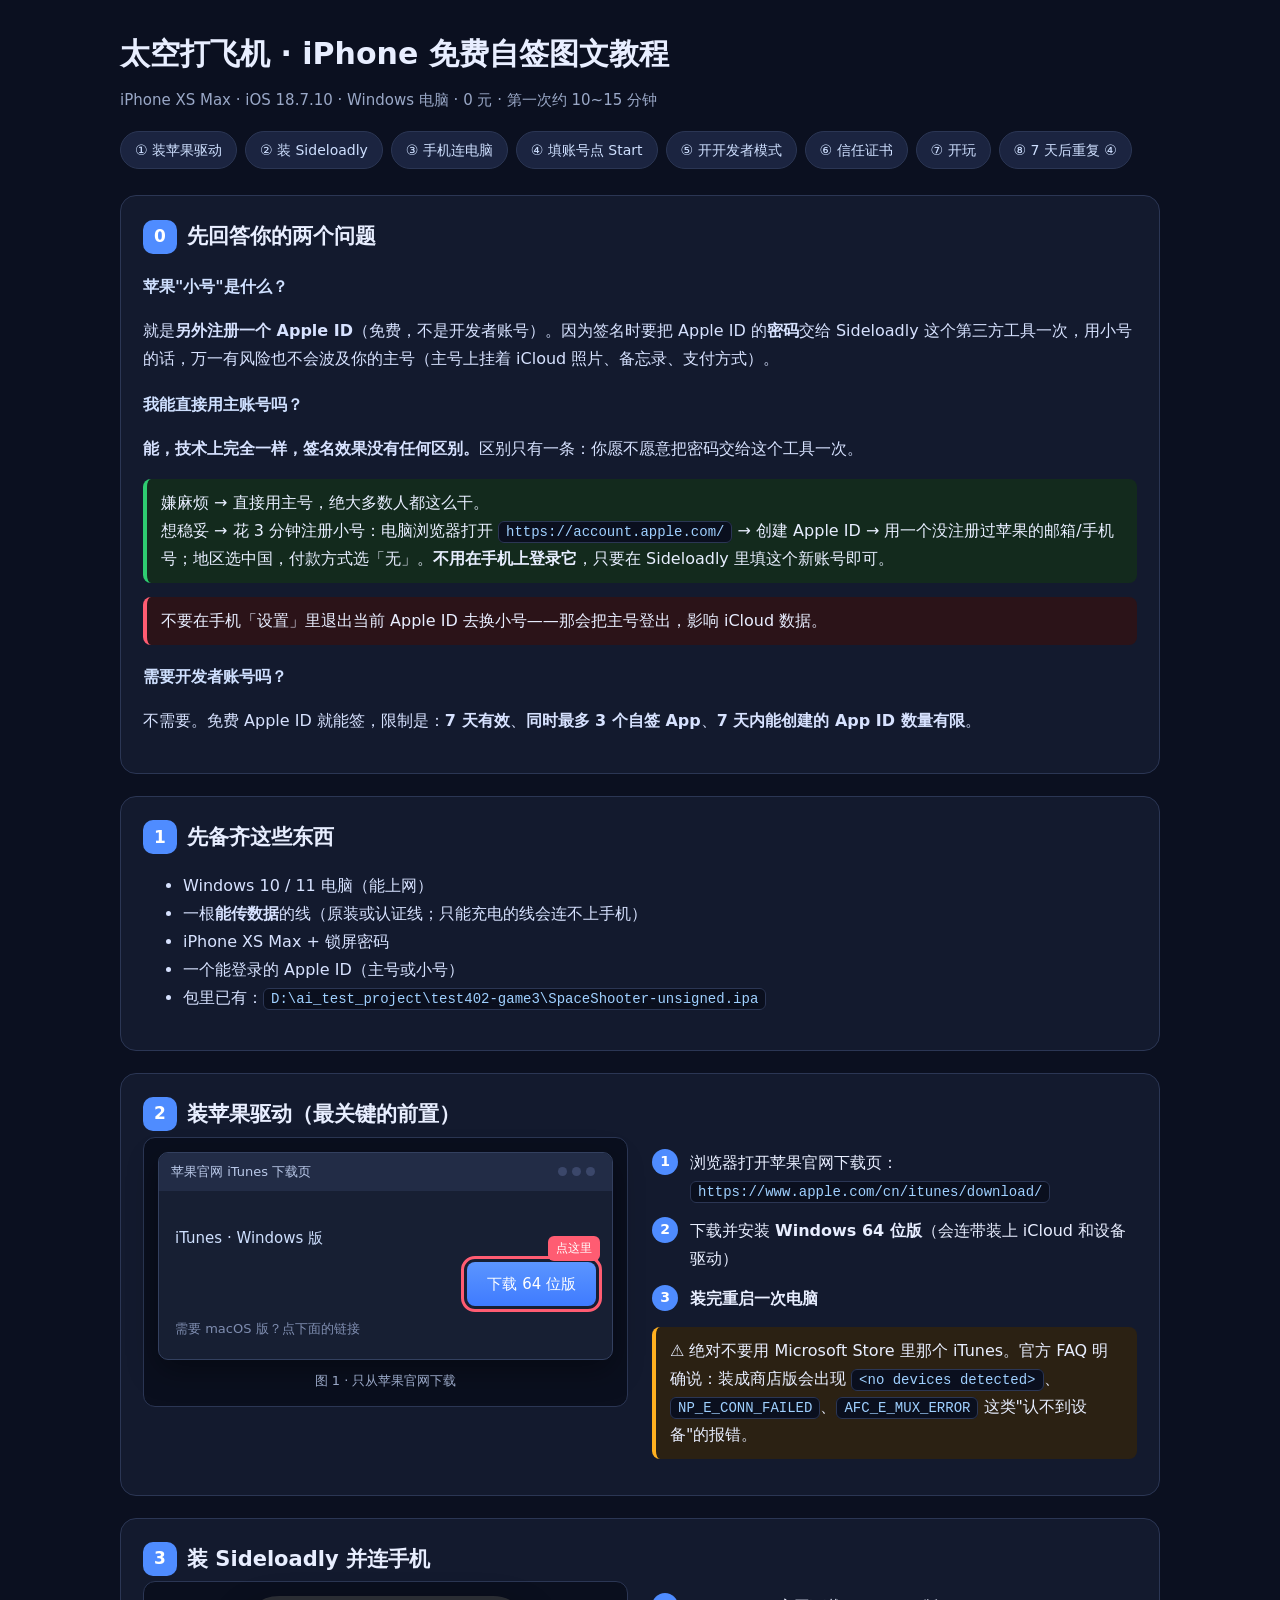
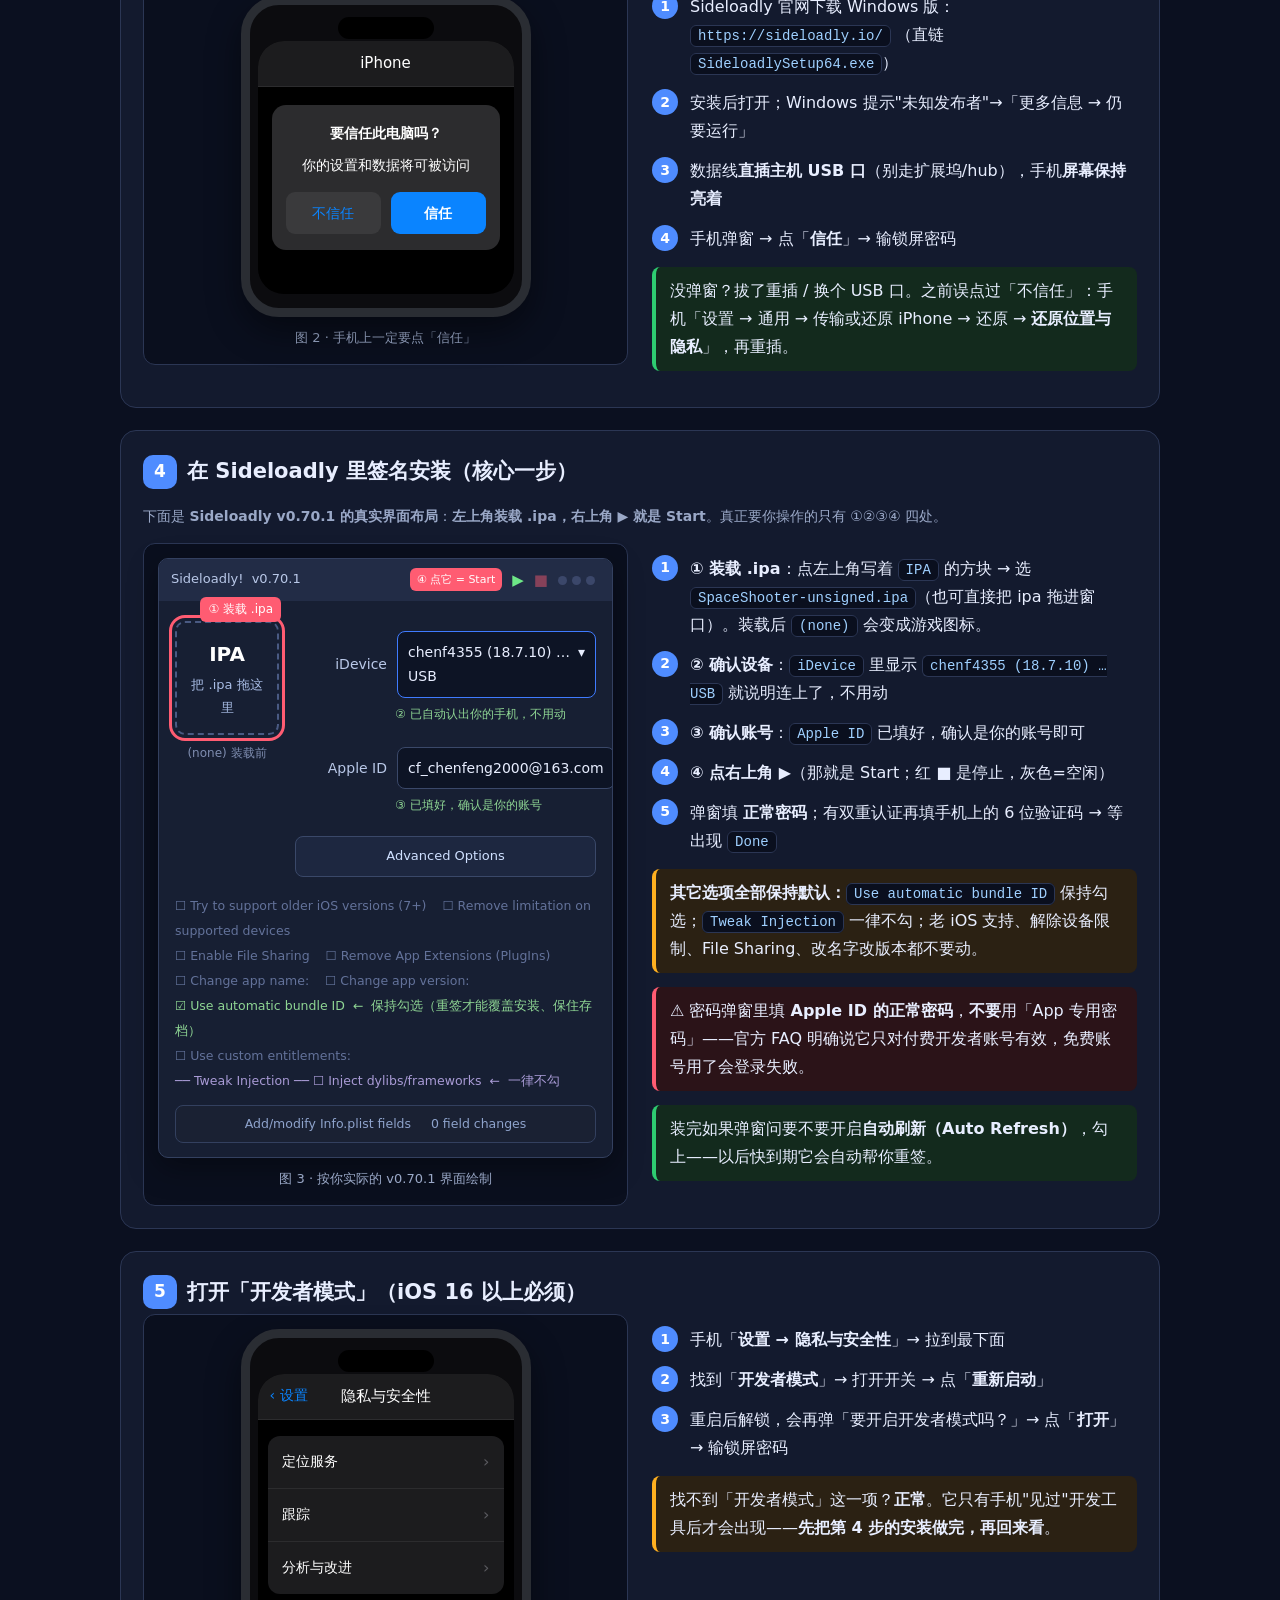
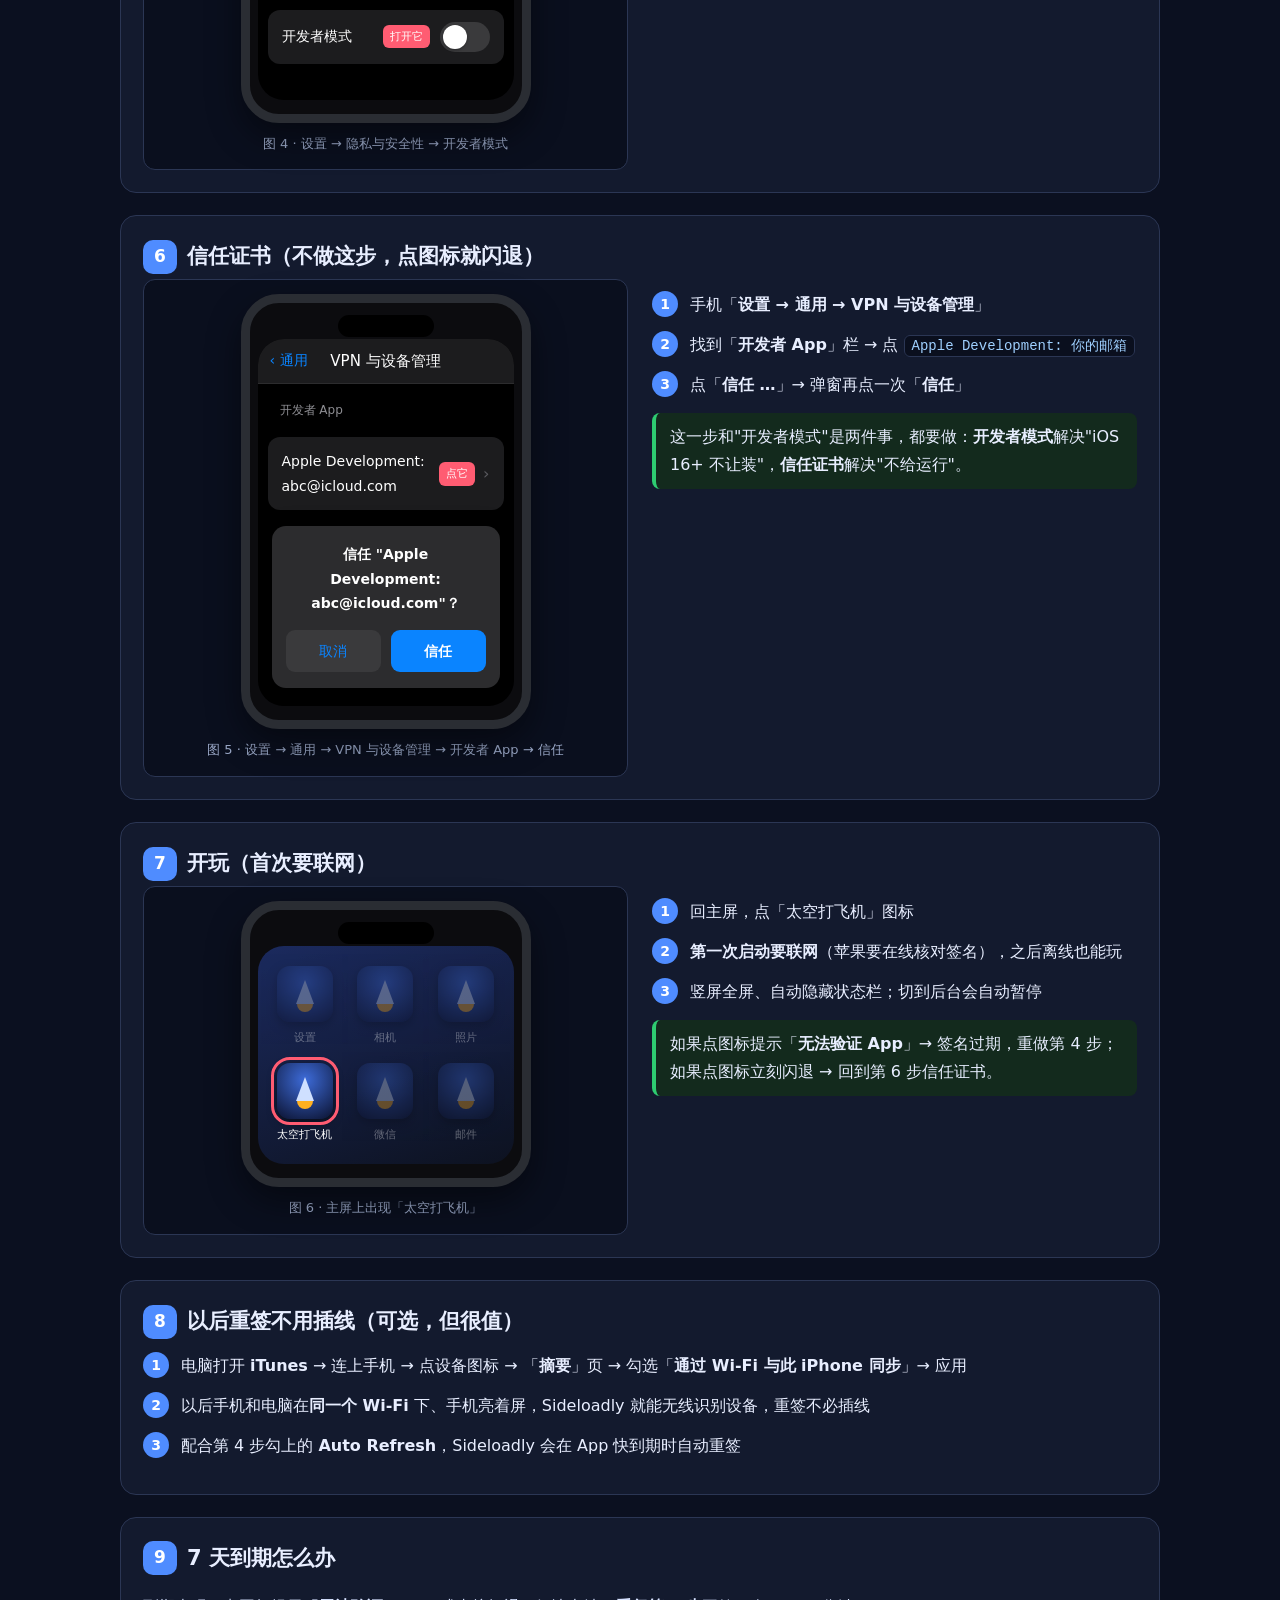
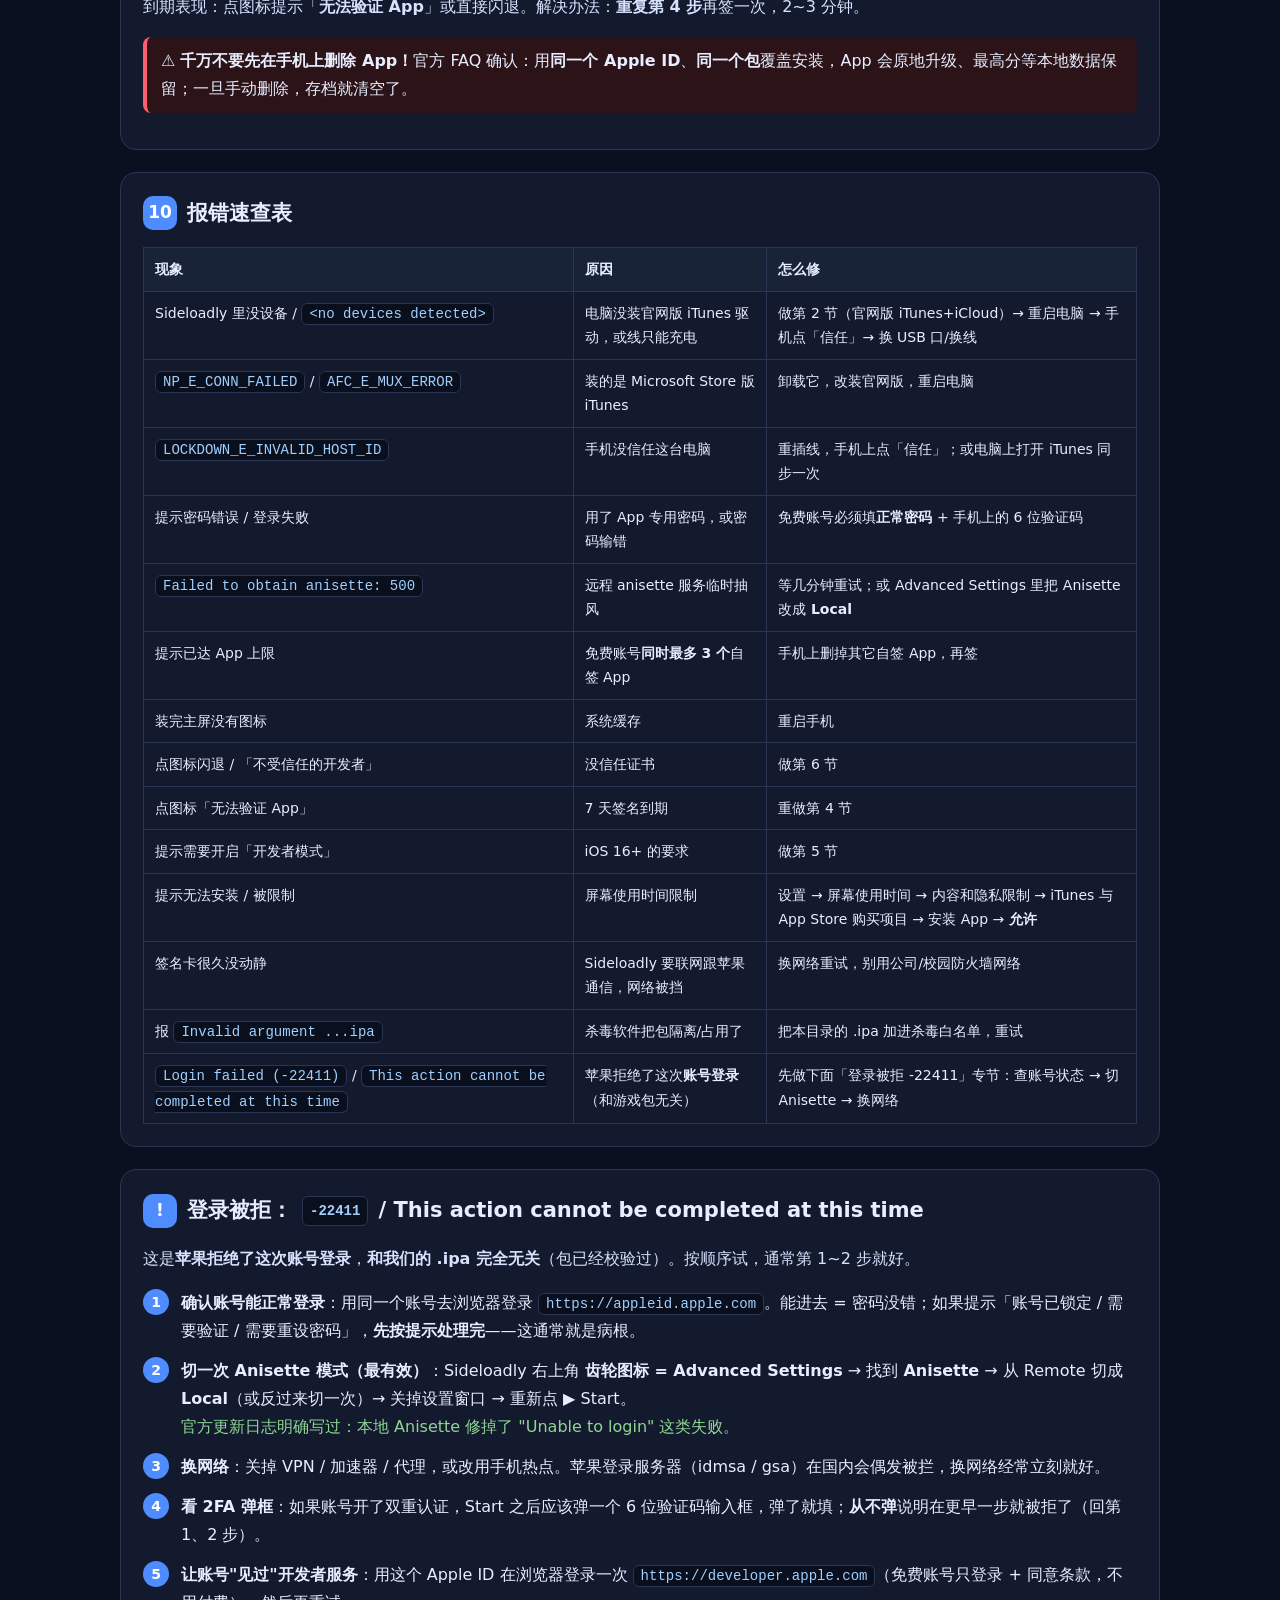
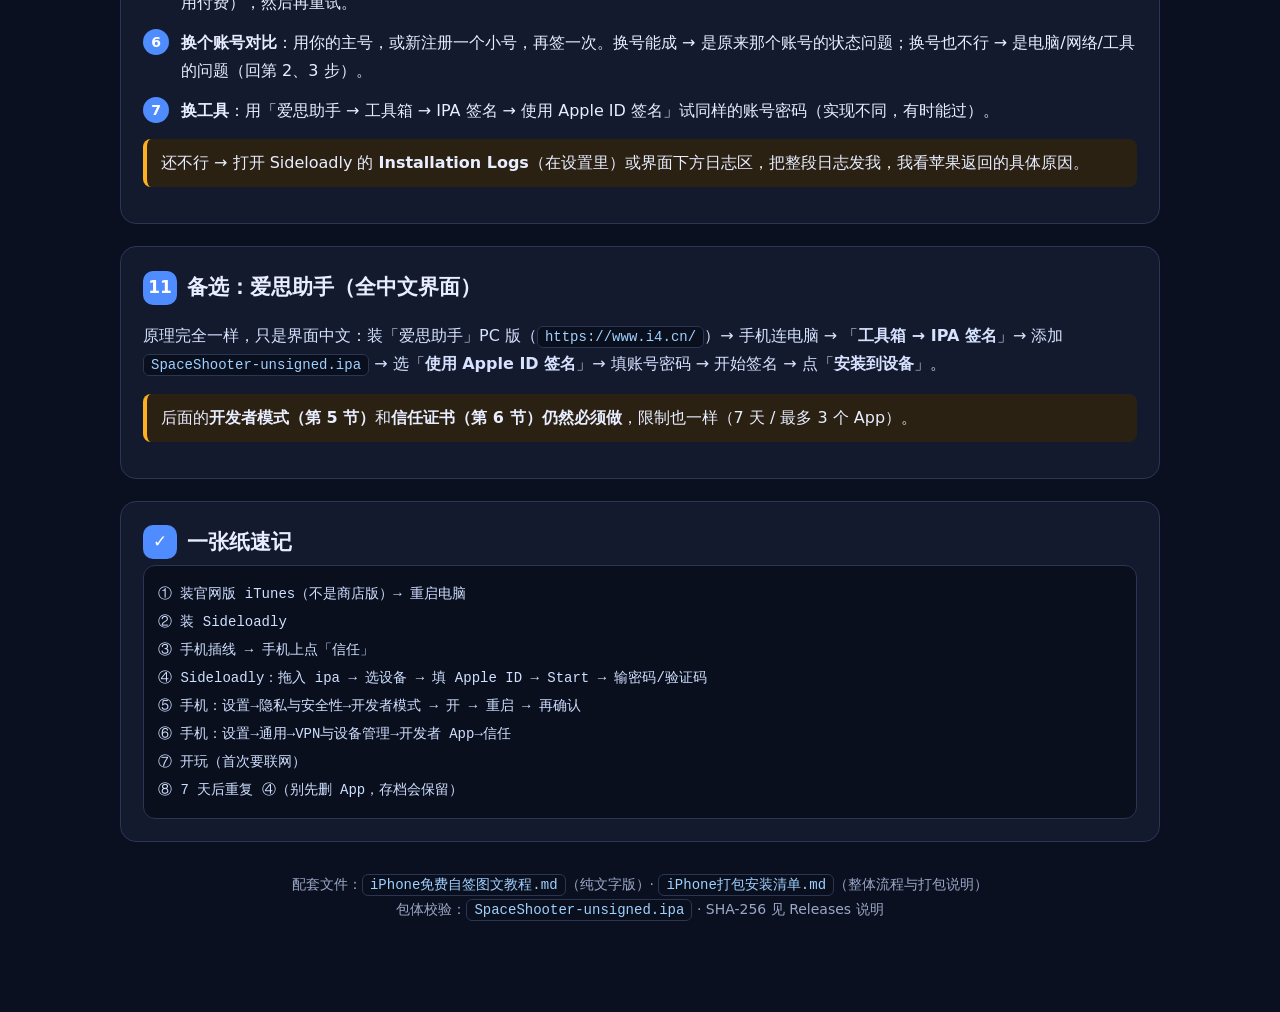
==== commit 85f4c217: "docs: 新增 -22411 登录被拒专节（查账号状态 / 切 Anisette / 换网络 / 换账号）" ====
--- a/iPhone自签图文教程.html
+++ b/iPhone自签图文教程.html
@@ -365,8 +365,22 @@
     <tr><td>提示无法安装 / 被限制</td><td>屏幕使用时间限制</td><td>设置 → 屏幕使用时间 → 内容和隐私限制 → iTunes 与 App Store 购买项目 → 安装 App → <b>允许</b></td></tr>
     <tr><td>签名卡很久没动静</td><td>Sideloadly 要联网跟苹果通信，网络被挡</td><td>换网络重试，别用公司/校园防火墙网络</td></tr>
     <tr><td>报 <code>Invalid argument ...ipa</code></td><td>杀毒软件把包隔离/占用了</td><td>把本目录的 .ipa 加进杀毒白名单，重试</td></tr>
+    <tr><td><code>Login failed (-22411)</code> / <code>This action cannot be completed at this time</code></td><td>苹果拒绝了这次<b>账号登录</b>（和游戏包无关）</td><td>先做下面「登录被拒 -22411」专节：查账号状态 → 切 Anisette → 换网络</td></tr>
   </table>
   </div>
+</section>
+
+<section class="card">
+  <h2><span class="no">!</span>登录被拒：<code>-22411</code> / This action cannot be completed at this time</h2>
+  <p>这是<b>苹果拒绝了这次账号登录</b>，<b>和我们的 .ipa 完全无关</b>（包已经校验过）。按顺序试，通常第 1~2 步就好。</p>
+  <div class="step"><span class="n">1</span><div><b>确认账号能正常登录</b>：用同一个账号去浏览器登录 <code>https://appleid.apple.com</code>。能进去 = 密码没错；如果提示「账号已锁定 / 需要验证 / 需要重设密码」，<b>先按提示处理完</b>——这通常就是病根。</div></div>
+  <div class="step"><span class="n">2</span><div><b>切一次 Anisette 模式（最有效）</b>：Sideloadly 右上角 <b>齿轮图标 = Advanced Settings</b> → 找到 <b>Anisette</b> → 从 Remote 切成 <b>Local</b>（或反过来切一次）→ 关掉设置窗口 → 重新点 ▶ Start。<br><span style="color:#8fd694">官方更新日志明确写过：本地 Anisette 修掉了 "Unable to login" 这类失败。</span></div></div>
+  <div class="step"><span class="n">3</span><div><b>换网络</b>：关掉 VPN / 加速器 / 代理，或改用手机热点。苹果登录服务器（idmsa / gsa）在国内会偶发被拦，换网络经常立刻就好。</div></div>
+  <div class="step"><span class="n">4</span><div><b>看 2FA 弹框</b>：如果账号开了双重认证，Start 之后应该弹一个 6 位验证码输入框，弹了就填；<b>从不弹</b>说明在更早一步就被拒了（回第 1、2 步）。</div></div>
+  <div class="step"><span class="n">5</span><div><b>让账号"见过"开发者服务</b>：用这个 Apple ID 在浏览器登录一次 <code>https://developer.apple.com</code>（免费账号只登录 + 同意条款，不用付费），然后再重试。</div></div>
+  <div class="step"><span class="n">6</span><div><b>换个账号对比</b>：用你的主号，或新注册一个小号，再签一次。换号能成 → 是原来那个账号的状态问题；换号也不行 → 是电脑/网络/工具的问题（回第 2、3 步）。</div></div>
+  <div class="step"><span class="n">7</span><div><b>换工具</b>：用「爱思助手 → 工具箱 → IPA 签名 → 使用 Apple ID 签名」试同样的账号密码（实现不同，有时能过）。</div></div>
+  <div class="warnbox">还不行 → 打开 Sideloadly 的 <b>Installation Logs</b>（在设置里）或界面下方日志区，把整段日志发我，我看苹果返回的具体原因。</div>
 </section>
 
 <section class="card">
